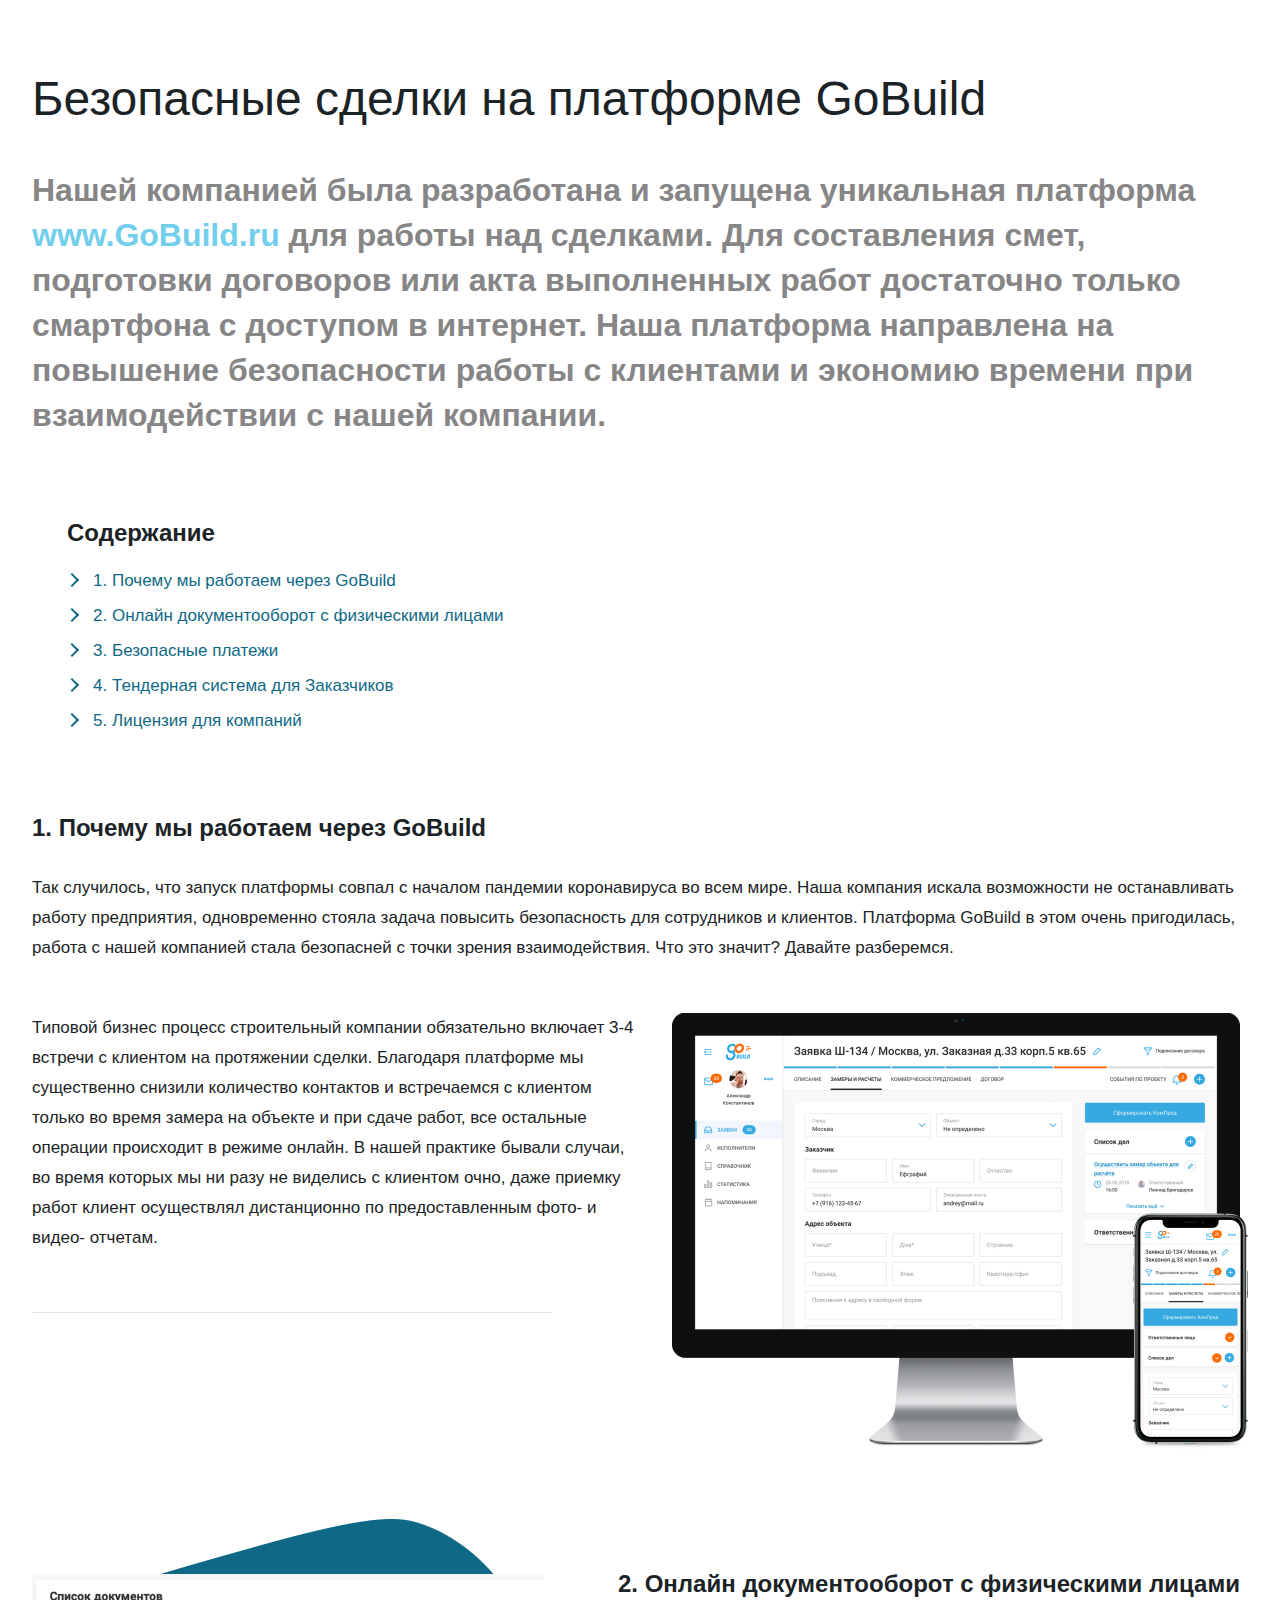
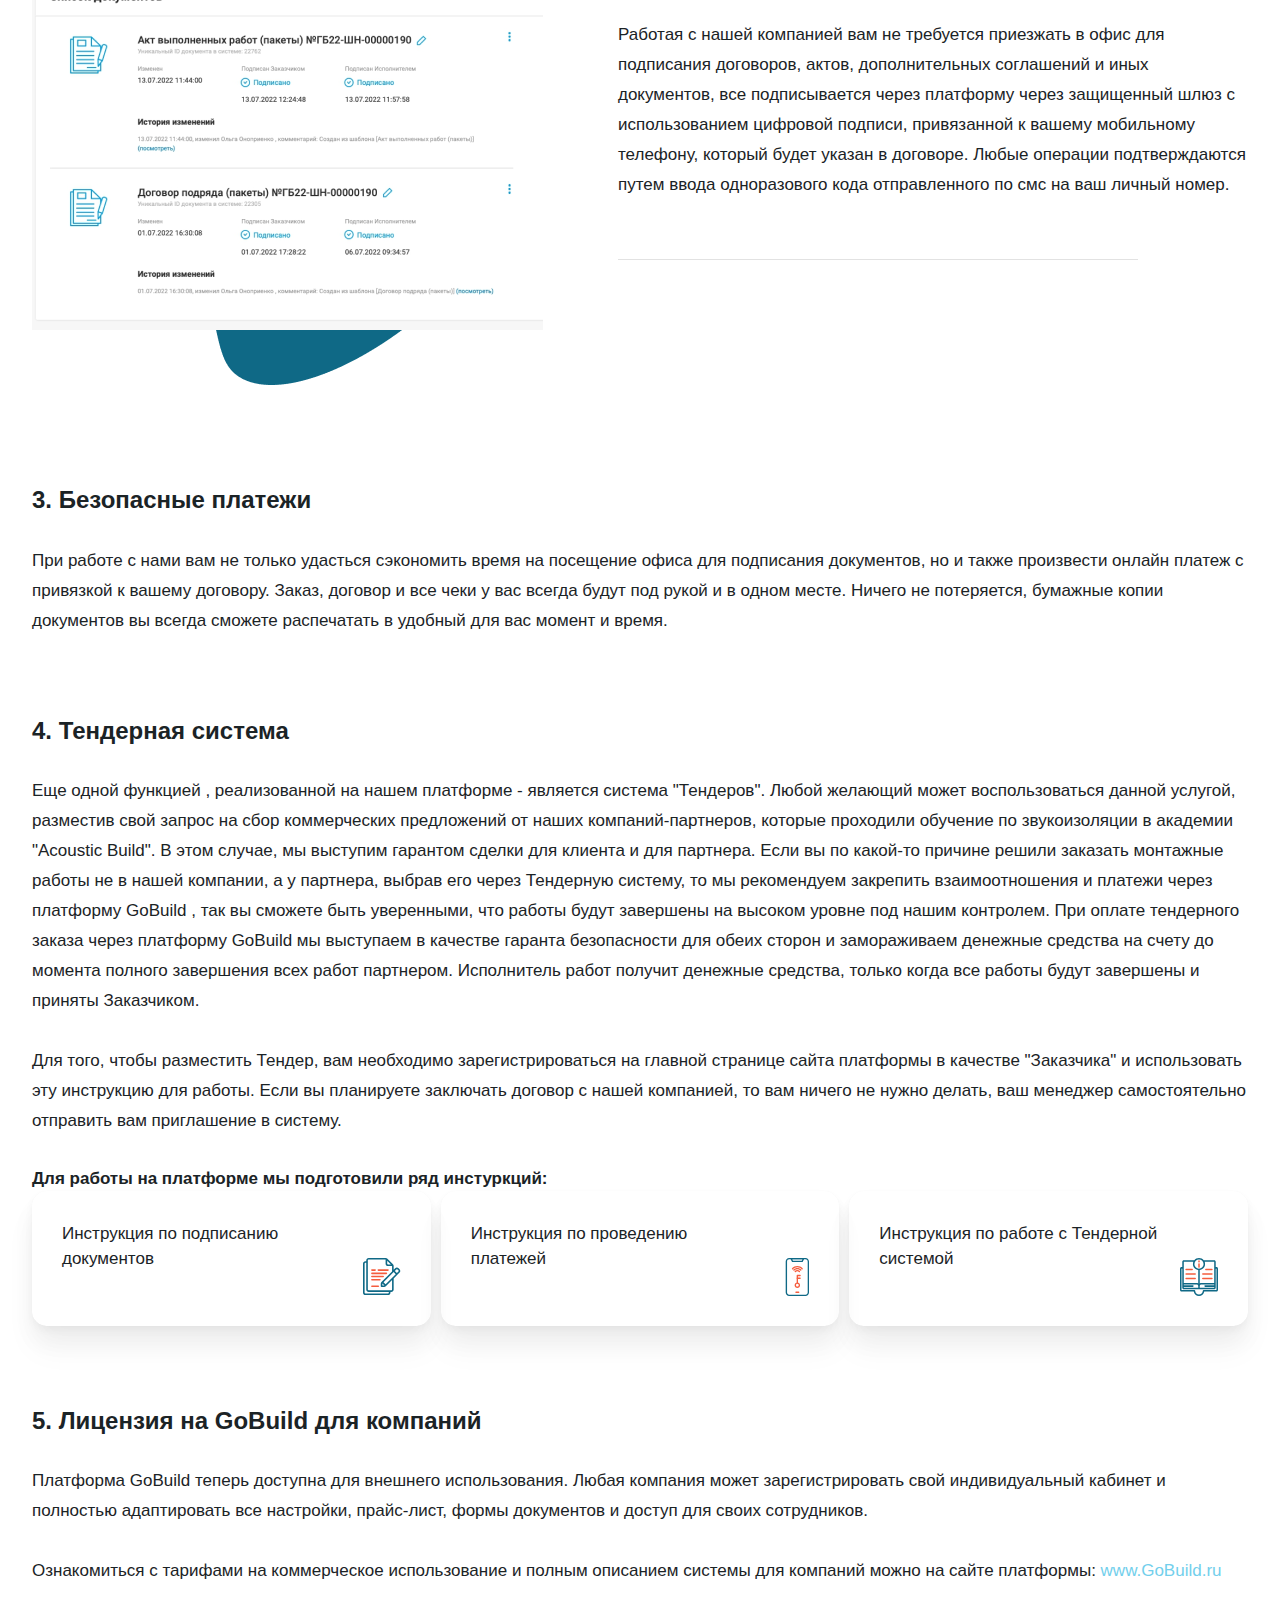
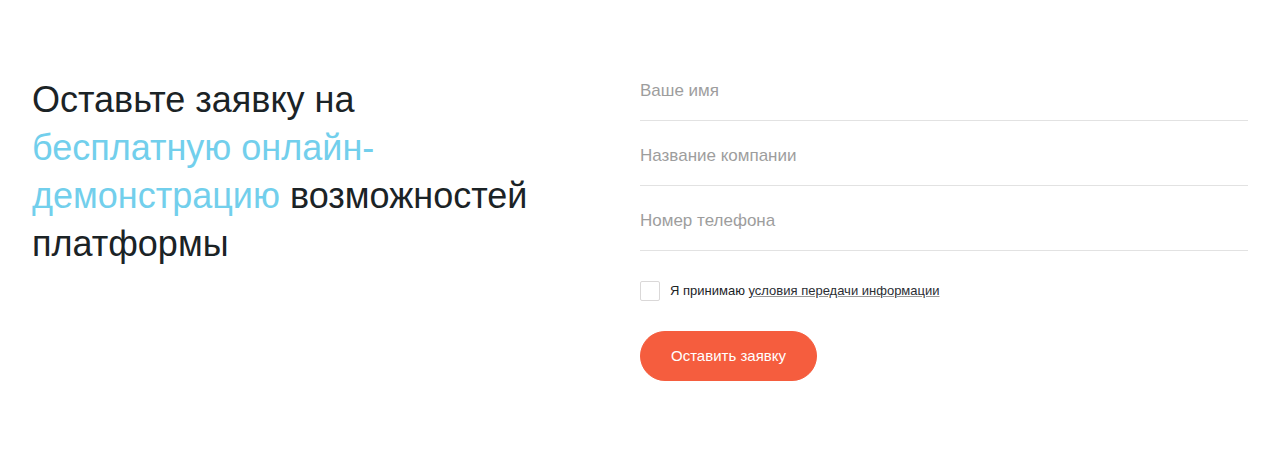
==== secure-transactions.html @ 504a9b71 "ver-0" ====
<!DOCTYPE html>
<html lang="ru">
<head>
	<meta charset="utf-8">
	<meta name="viewport" content="width=device-width, initial-scale=1">	
    <link rel="stylesheet" href="style/rf/default.css">	
	<link rel="stylesheet" href="style/rf/style.css">	
	<title></title>
</head>
<body>
	<div class="main">
        <div class="inner">
            <!-- Безопасная сделка. Блок для главной страницы -->
            <section class="secure-transaction is-hide">
                <h2>Безопасная сделка с нашей компанией через платформу GoBuild</h2>
                <div class="secure-transaction-list shadowed">
                    <div>
                        <h3>Узнайте больше о GoBuild</h3>
                        <div class="secure-transaction-list-text">
                            Подписание документов ONLINE, платежи и чеки, тендерная система и другие операции с нашей компанией быстро и безопасно через платформу GoBuild
                        </div>
                    </div>
                    <div class="secure-transaction-list__img"></div>
                    <a class="secure-transaction-list__button button button-40" href="#calc">Узнать больше</a>
                </div>
             </section>

             <!-- Безопасные сделки -->
             <section class="secure-transactions">
                <h1 class="secure-transactions__main-title">Безопасные сделки на платформе GoBuild</h1>
                <div class="secure-transactions__main-text">
                    Нашей компанией была разработана и запущена уникальная платформа <a href="http://www.GoBuild.ru" class="secure-transactions-link">www.GoBuild.ru</a> для работы над сделками. Для составления смет, подготовки договоров или акта выполненных работ достаточно только смартфона с доступом в интернет. Наша платформа направлена на повышение безопасности работы с клиентами и экономию времени при взаимодействии с нашей компании.
                </div>

                <div class="secure-transactions__nav">
                    <h3 class="secure-transactions__title secure-transactions__title_mobile">Содержание</h3>
                    <ol>
                        <li><a href="#1">Почему мы работаем через GoBuild</a></li>
                        <li><a href="#2">Онлайн документооборот с физическими лицами</a></li>
                        <li><a href="#3">Безопасные платежи</a></li>
                        <li><a href="#4">Тендерная система для Заказчиков</a></li>
                        <li><a href="#5">Лицензия для компаний</a></li>
                    </ol>
                </div>

                <div class="secure-transactions__content">
                    <h3 class="secure-transactions__title secure-transactions__title-counter">
                        Почему мы работаем через GoBuild
                        <a name="1"></a>
                    </h3>
                    <img class="secure-transactions__img secure-transactions__img_right new-place" src="style/rf/images/secure-transactions/1.png" alt="">
                    <p class="secure-transactions__text">
                        Так случилось, что запуск платформы совпал с началом пандемии коронавируса во всем мире. Наша компания искала возможности не останавливать работу предприятия, одновременно стояла задача повысить безопасность для сотрудников и клиентов. Платформа GoBuild в этом очень пригодилась, работа с нашей компанией стала безопасней с точки зрения взаимодействия. Что это значит? Давайте разберемся. 
                    </p>
                    
                    <div class="secure-transactions__content-row">
                        <p class="secure-transactions__text secure-transactions__text_underline">
                            Типовой бизнес процесс строительный компании обязательно включает  3-4 встречи с клиентом на протяжении сделки.  Благодаря платформе мы существенно снизили количество контактов и  встречаемся с клиентом только во время замера на объекте и при сдаче работ, все остальные операции происходит в режиме онлайн. В нашей практике бывали случаи, во время которых мы ни разу не виделись с клиентом очно, даже приемку работ клиент осуществлял дистанционно по предоставленным фото- и видео- отчетам.
                        </p>

                        <img class="secure-transactions__img secure-transactions__img_right old-place" src="style/rf/images/secure-transactions/1.png" alt="">
                    </div>

                    <div class="secure-transactions__content-row">
                        <img class="secure-transactions__img secure-transactions__img_left old-place" src="style/rf/images/secure-transactions/2.png" alt="">
                        
                        <div>
                            <h3 class="secure-transactions__title secure-transactions__title-counter">
                                Онлайн документооборот с физическими лицами
                                <a name="2"></a>
                            </h3>
                            <img class="secure-transactions__img secure-transactions__img_left new-place" src="style/rf/images/secure-transactions/2.png" alt="">
                            <p class="secure-transactions__text secure-transactions__text_underline">
                                Работая с нашей компанией вам не требуется приезжать в офис для подписания договоров, актов, дополнительных соглашений и иных документов, все подписывается через платформу через защищенный шлюз с использованием цифровой подписи, привязанной к вашему мобильному телефону, который будет указан в договоре. Любые операции подтверждаются путем ввода одноразового кода отправленного по смс на ваш личный номер.
                            </p>
                        </div>
                    </div>

                    <h3 class="secure-transactions__title secure-transactions__title-counter">
                        Безопасные платежи
                        <a name="3"></a>
                    </h3>
                    <p class="secure-transactions__text">
                        При работе с нами вам не только удасться сэкономить время на посещение офиса для подписания документов, но и также произвести онлайн платеж с привязкой к вашему договору. Заказ, договор и все чеки у вас всегда будут под рукой и в одном месте. Ничего не потеряется, бумажные копии документов вы всегда сможете распечатать в удобный для вас момент и время. 
                    </p>

                    <h3 class="secure-transactions__title secure-transactions__title-counter">
                        Тендерная система
                        <a name="4"></a>
                    </h3>
                    <p class="secure-transactions__text">
                        Еще одной функцией , реализованной на нашем платформе - является система "Тендеров". Любой желающий может воспользоваться данной услугой, разместив свой запрос на сбор коммерческих предложений от наших компаний-партнеров, которые проходили обучение по звукоизоляции в академии "Acoustic Build".  В этом случае, мы выступим гарантом сделки для клиента и для партнера. Если вы по какой-то причине решили заказать монтажные работы не в нашей компании, а у партнера, выбрав его через Тендерную систему, то мы рекомендуем закрепить взаимоотношения и платежи через платформу GoBuild , так вы сможете быть уверенными, что работы будут завершены на высоком уровне под нашим контролем. При оплате тендерного заказа через платформу GoBuild мы выступаем в качестве гаранта безопасности для обеих сторон и замораживаем денежные средства на счету до момента полного завершения всех работ партнером. Исполнитель работ получит денежные средства, только когда все работы будут завершены и приняты Заказчиком.
                    </p>
                    <p class="secure-transactions__text">
                        Для того, чтобы разместить Тендер, вам необходимо зарегистрироваться на главной странице сайта платформы в качестве "Заказчика" и использовать эту инструкцию для работы. Если вы планируете заключать договор с нашей компанией, то вам ничего не нужно делать, ваш менеджер самостоятельно отправить вам приглашение в систему.
                    </p>

                    <div class="secure-transactions__list">
                        <h4 class="secure-transactions__list-title">
                            Для работы на платформе мы подготовили ряд инстуркций:
                        </h4>
                        <div class="secure-transactions__list-wrap">
                            <div class="secure-transactions__list-item secure-transactions__list-item_document shadowed">
                                <div class="secure-transactions__list-item-text">
                                    Инструкция по подписанию документов
                                </div>
                            </div>
                            <div class="secure-transactions__list-item secure-transactions__list-item_payment shadowed">
                                <div class="secure-transactions__list-item-text">
                                    Инструкция по проведению платежей
                                </div>
                            </div>
                            <div class="secure-transactions__list-item secure-transactions__list-item_tender shadowed">
                                <div class="secure-transactions__list-item-text">
                                    Инструкция по работе с Тендерной системой
                                </div>
                            </div>
                        </div>
                    </div>

                    <h3 class="secure-transactions__title secure-transactions__title-counter">
                        Лицензия на GoBuild для компаний
                        <a name="5"></a>
                    </h3>
                    <p class="secure-transactions__text">
                        Платформа GoBuild теперь доступна для внешнего использования. Любая компания может зарегистрировать свой индивидуальный кабинет и полностью адаптировать все настройки, прайс-лист, формы документов и доступ для своих сотрудников.
                    </p>
                    <p class="secure-transactions__text">
                        Ознакомиться с тарифами на коммерческое использование и полным описанием системы для компаний можно на сайте платформы: <a href="http://www.GoBuild.ru" class="secure-transactions-link">www.GoBuild.ru</a>
                    </p>
                </div>
             </section>

             <section class="lead-magnet-form">                
                <div class="form-cols l-2-col form-cols--3">                    
                    <h2 class="lead-magnet__title">
                        Оставьте заявку на <span class="lead-magnet__title_highlighted">бесплатную онлайн-демонстрацию</span> возможностей платформы
                    </h2>

                    <div class="form__right form__right--1">
                        <form method="post" onsubmit="ym(34000080,'reachGoal','Вопрос'); return true;" action="https://xn--b1agtfd1ab3b.xn--p1ai/">
                            <div style="display: none;">
                                <input type="hidden" name="botobor_meta_data" value="bY/RboMwDEX/Je8dWIGsvXmq9gH9BicNazqgLEklGOLfR4SqVdVeLPnIPvZlKMxxLcJenP2KQn+ACOIYAk8nc3U2CRwqzCM8Ss2o8ngNcXYtT0IbkI7YQ7S+ccl37oEOEJdb76bhluKDvUME17jgwkYW3YFRYl6WZ6dH/er0kOUmzX1M3A0ZklKk9rWqyhd7hKzWB1IaIopi7Hc7Q/yZmjOxkeYtg4HYF2Lb49ZzdP+Hr+VfeMrhSa4LfWvuo/2x3Xj9zpL1Ws/506dMyy8=c2ee847dc5f0f640e10c2a9406ee5e2b">
                            </div>
                            <div style="display: none;">
                                <input type="text" name="name">
                            </div>
                            <input type="hidden" name="domian" class="formInputDomian"/>
                            <ul class="form-list">
                                <li> 
                                    <input type="text" name="anlbuxczcmxjq" placeholder="Ваше имя" required="required"/>
                                </li>
                                <li> 
                                    <input type="text" name="company" placeholder="Название компании" required="required"/>
                                </li>
                                <li> 
                                    <input type="tel" name="phone" placeholder="Номер телефона" required="required"/>
                                </li>
                                <li class="agreement">
                                    <label>
                                        <div class="checkboxArea"></div>
                                        <input type="checkbox" name="agreement" value="1" required="required" class="outtaHere">Я принимаю <a href="/user_agreement/">условия передачи информации</a>
                                    </label>
                                </li>
                            </ul>
                            <input class="button" type="submit" value="Оставить заявку"/>
                            <script type="text/javascript">                                
                                var formInputDomians = document.getElementsByClassName('formInputDomian');
                                for (var i = 0; i < formInputDomians.length; ++i) {
                                        var item = formInputDomians[i];  
                                        item.value = punycode.ToUnicode(document.location.host);
                                    }
                            </script>
                            <div>
                                <input type="hidden" name="ext" value="eforms"/>
                                <input type="hidden" name="form" value="questionMain"/>
                            </div>
                        </form>
                    </div>
                </div>
            </section>
        </div>
    </div>  
</body>
</html>
---- style/rf/default.css ----
/* # sourceMappingURL=reset.css.map */

html, body, div, span, object, iframe, h1, h2, h3, h4, h5, h6, p, blockquote, pre, abbr, address, cite, code, del, dfn, em, img, ins, kbd, q, samp, small, strong, var, b, i, dl, dt, dd, ol, ul, li, fieldset, form, label, legend, table, caption, tbody, tfoot, thead, tr, th, td, article, aside, canvas, details, figcaption, figure, footer, header, hgroup, menu, nav, section, summary, time, mark, audio, video {
  margin: 0;
  padding: 0;
  border: 0;
  outline: 0;
  font-size: 100%;
  vertical-align: baseline;
  background: transparent;
  box-sizing: border-box;
}

article, aside, details, figcaption, figure, footer, header, hgroup, menu, nav, section {
  display: block;
}

input[type="button"] {
   -webkit-appearance:none;
   appearance: none;
}

nav ul {
  list-style: none;
}

blockquote, q {
  quotes: none;
}

blockquote:before, blockquote:after, q:before, q:after {
  content: "";
  content: none;
}

a {
  margin: 0;
  padding: 0;
  font-size: 100%;
  vertical-align: baseline;
  background: transparent;
}

ins {
  background-color: #ff9;
  color: #000;
  text-decoration: none;
}

mark {
  background-color: #ff9;
  color: #000;
  font-style: italic;
  font-weight: bold;
}

del {
  text-decoration: line-through;
}

abbr[title], dfn[title] {
  border-bottom: 1px dotted;
  cursor: help;
}

table {
  border-collapse: collapse;
  border-spacing: 0;
}

hr {
  display: block;
  height: 1px;
  border: 0;
  border-top: 1px solid #cccccc;
  margin: 1em 0;
  padding: 0;
}

input, select {
  vertical-align: middle;
}

/*# sourceMappingURL=reset.css.map */
@font-face {
  font-family: "Gilroy";
  src: url("fonts/Gilroy-ExtraBold.eot");
  src: local("Gilroy ExtraBold"), local("Gilroy-ExtraBold"), url("fonts/Gilroy-ExtraBold.eot?#iefix") format("embedded-opentype"), url("fonts/Gilroy-ExtraBold.woff") format("woff"), url("fonts/Gilroy-ExtraBold.ttf") format("truetype");
  font-weight: 800;
  font-style: normal;
}
@font-face {
  font-family: "Gilroy";
  src: url("fonts/Gilroy-Heavy.eot");
  src: local("Gilroy Heavy"), local("Gilroy-Heavy"), url("fonts/Gilroy-Heavy.eot?#iefix") format("embedded-opentype"), url("fonts/Gilroy-Heavy.woff") format("woff"), url("fonts/Gilroy-Heavy.ttf") format("truetype");
  font-weight: 900;
  font-style: normal;
}
@font-face {
  font-family: "Gilroy";
  src: url("fonts/Gilroy-LightItalic.eot");
  src: local("Gilroy Light Italic"), local("Gilroy-LightItalic"), url("fonts/Gilroy-LightItalic.eot?#iefix") format("embedded-opentype"), url("fonts/Gilroy-LightItalic.woff") format("woff"), url("fonts/Gilroy-LightItalic.ttf") format("truetype");
  font-weight: 300;
  font-style: italic;
}
@font-face {
  font-family: "Gilroy";
  src: url("fonts/Gilroy-ThinItalic.eot");
  src: local("Gilroy Thin Italic"), local("Gilroy-ThinItalic"), url("fonts/Gilroy-ThinItalic.eot?#iefix") format("embedded-opentype"), url("fonts/Gilroy-ThinItalic.woff") format("woff"), url("fonts/Gilroy-ThinItalic.ttf") format("truetype");
  font-weight: 100;
  font-style: italic;
}
@font-face {
  font-family: "Gilroy";
  src: url("fonts/Gilroy-BlackItalic.eot");
  src: local("Gilroy Black Italic"), local("Gilroy-BlackItalic"), url("fonts/Gilroy-BlackItalic.eot?#iefix") format("embedded-opentype"), url("fonts/Gilroy-BlackItalic.woff") format("woff"), url("fonts/Gilroy-BlackItalic.ttf") format("truetype");
  font-weight: 900;
  font-style: italic;
}
@font-face {
  font-family: "Gilroy";
  src: url("fonts/Gilroy-BoldItalic.eot");
  src: local("Gilroy Bold Italic"), local("Gilroy-BoldItalic"), url("fonts/Gilroy-BoldItalic.eot?#iefix") format("embedded-opentype"), url("fonts/Gilroy-BoldItalic.woff") format("woff"), url("fonts/Gilroy-BoldItalic.ttf") format("truetype");
  font-weight: bold;
  font-style: italic;
}
@font-face {
  font-family: "Gilroy";
  src: url("fonts/Gilroy-SemiBold.eot");
  src: local("Gilroy SemiBold"), local("Gilroy-SemiBold"), url("fonts/Gilroy-SemiBold.eot?#iefix") format("embedded-opentype"), url("fonts/Gilroy-SemiBold.woff") format("woff"), url("fonts/Gilroy-SemiBold.ttf") format("truetype");
  font-weight: 600;
  font-style: normal;
}
@font-face {
  font-family: "Gilroy";
  src: url("fonts/Gilroy-UltraLightItalic.eot");
  src: local("Gilroy UltraLight Italic"), local("Gilroy-UltraLightItalic"), url("fonts/Gilroy-UltraLightItalic.eot?#iefix") format("embedded-opentype"), url("fonts/Gilroy-UltraLightItalic.woff") format("woff"), url("fonts/Gilroy-UltraLightItalic.ttf") format("truetype");
  font-weight: 200;
  font-style: italic;
}
@font-face {
  font-family: "Gilroy";
  src: url("fonts/Gilroy-SemiBoldItalic.eot");
  src: local("Gilroy SemiBold Italic"), local("Gilroy-SemiBoldItalic"), url("fonts/Gilroy-SemiBoldItalic.eot?#iefix") format("embedded-opentype"), url("fonts/Gilroy-SemiBoldItalic.woff") format("woff"), url("fonts/Gilroy-SemiBoldItalic.ttf") format("truetype");
  font-weight: 600;
  font-style: italic;
}
@font-face {
  font-family: "Gilroy";
  src: url("fonts/Gilroy-Light.eot");
  src: local("Gilroy Light"), local("Gilroy-Light"), url("fonts/Gilroy-Light.eot?#iefix") format("embedded-opentype"), url("fonts/Gilroy-Light.woff") format("woff"), url("fonts/Gilroy-Light.ttf") format("truetype");
  font-weight: 300;
  font-style: normal;
}
@font-face {
  font-family: "Gilroy";
  src: url("fonts/Gilroy-MediumItalic.eot");
  src: local("Gilroy Medium Italic"), local("Gilroy-MediumItalic"), url("fonts/Gilroy-MediumItalic.eot?#iefix") format("embedded-opentype"), url("fonts/Gilroy-MediumItalic.woff") format("woff"), url("fonts/Gilroy-MediumItalic.ttf") format("truetype");
  font-weight: 500;
  font-style: italic;
}
@font-face {
  font-family: "Gilroy";
  src: url("fonts/Gilroy-ExtraBoldItalic.eot");
  src: local("Gilroy ExtraBold Italic"), local("Gilroy-ExtraBoldItalic"), url("fonts/Gilroy-ExtraBoldItalic.eot?#iefix") format("embedded-opentype"), url("fonts/Gilroy-ExtraBoldItalic.woff") format("woff"), url("fonts/Gilroy-ExtraBoldItalic.ttf") format("truetype");
  font-weight: 800;
  font-style: italic;
}
@font-face {
  font-family: "Gilroy";
  src: url("fonts/Gilroy-Regular.eot");
  src: local("Gilroy Regular"), local("Gilroy-Regular"), url("fonts/Gilroy-Regular.eot?#iefix") format("embedded-opentype"), url("fonts/Gilroy-Regular.woff") format("woff"), url("fonts/Gilroy-Regular.ttf") format("truetype");
  font-weight: normal;
  font-style: normal;
}
@font-face {
  font-family: "Gilroy";
  src: url("fonts/Gilroy-HeavyItalic.eot");
  src: local("Gilroy Heavy Italic"), local("Gilroy-HeavyItalic"), url("fonts/Gilroy-HeavyItalic.eot?#iefix") format("embedded-opentype"), url("fonts/Gilroy-HeavyItalic.woff") format("woff"), url("fonts/Gilroy-HeavyItalic.ttf") format("truetype");
  font-weight: 900;
  font-style: italic;
}
@font-face {
  font-family: "Gilroy";
  src: url("fonts/Gilroy-Medium.eot");
  src: local("Gilroy Medium"), local("Gilroy-Medium"), url("fonts/Gilroy-Medium.eot?#iefix") format("embedded-opentype"), url("fonts/Gilroy-Medium.woff") format("woff"), url("fonts/Gilroy-Medium.ttf") format("truetype");
  font-weight: 500;
  font-style: normal;
}
@font-face {
  font-family: "Gilroy";
  src: url("fonts/Gilroy-RegularItalic.eot");
  src: local("Gilroy Regular Italic"), local("Gilroy-RegularItalic"), url("fonts/Gilroy-RegularItalic.eot?#iefix") format("embedded-opentype"), url("fonts/Gilroy-RegularItalic.woff") format("woff"), url("fonts/Gilroy-RegularItalic.ttf") format("truetype");
  font-weight: normal;
  font-style: italic;
}
@font-face {
  font-family: "Gilroy";
  src: url("fonts/Gilroy-UltraLight.eot");
  src: local("Gilroy UltraLight"), local("Gilroy-UltraLight"), url("fonts/Gilroy-UltraLight.eot?#iefix") format("embedded-opentype"), url("fonts/Gilroy-UltraLight.woff") format("woff"), url("fonts/Gilroy-UltraLight.ttf") format("truetype");
  font-weight: 200;
  font-style: normal;
}
@font-face {
  font-family: "Gilroy";
  src: url("fonts/Gilroy-Bold.eot");
  src: local("Gilroy Bold"), local("Gilroy-Bold"), url("fonts/Gilroy-Bold.eot?#iefix") format("embedded-opentype"), url("fonts/Gilroy-Bold.woff") format("woff"), url("fonts/Gilroy-Bold.ttf") format("truetype");
  font-weight: bold;
  font-style: normal;
}
@font-face {
  font-family: "Gilroy";
  src: url("fonts/Gilroy-Thin.eot");
  src: local("Gilroy Thin"), local("Gilroy-Thin"), url("fonts/Gilroy-Thin.eot?#iefix") format("embedded-opentype"), url("fonts/Gilroy-Thin.woff") format("woff"), url("fonts/Gilroy-Thin.ttf") format("truetype");
  font-weight: 100;
  font-style: normal;
}
@font-face {
  font-family: "Gilroy";
  src: url("fonts/Gilroy-Black.eot");
  src: local("Gilroy Black"), local("Gilroy-Black"), url("fonts/Gilroy-Black.eot?#iefix") format("embedded-opentype"), url("fonts/Gilroy-Black.woff") format("woff"), url("fonts/Gilroy-Black.ttf") format("truetype");
  font-weight: 900;
  font-style: normal;
}
.t-arrow-down {
  cursor: pointer;
}
.t-arrow-down:after {
  content: url("images/arrow-down.svg");
  margin-left: 8px;
  position: relative;
  top: -1px;
  display: inline-block;
  zoom: 1;
  *display: inline;
  transition: 0.4s;
}
.t-arrow-down:hover:after {
  transform: rotate(180deg);
  top: 1px;
}

body,
html {
  height: 100%;
  background: #fff;
  font-family: "Gilroy", Arial, sans-serif;
  font-weight: 500;
  font-size: 17px;
  line-height: 25px;
  color: #1B2326;
  min-width: 360px;
}
@media (max-width: 767px) {
  body,
html {
    font-size: 15px;
    line-height: 25px;
  }
}

html {
  height: 100%;
}

body {
  display: flex;
  flex-direction: column;
  height: 100%;
}

p {
  margin-bottom: 15px;
}

svg {
  display: inline-block;
  width: 30px;
  height: 30px;
  vertical-align: middle;
}

input,
textarea {
  padding: 19px 15px;
  border-radius: 4px;
}

input[type=text],
input[type=email],
input[type=tel],
input[type=password],
textarea {
  padding: 12px 0 17px 0;
  font-family: "Gilroy", Arial, sans-serif;
  font-weight: 500;
  font-size: 17px;
  line-height: 25px;
  border: 0;
  border-bottom: 1px solid #E2E2E2;
  box-sizing: border-box;
  background: transparent;
  border-radius: 0;
  outline: none;
}
@media (max-width: 767px) {
  input[type=text],
input[type=email],
input[type=tel],
input[type=password],
textarea {
    font-size: 15px;
  }
}
input[type=text]:focus,
input[type=email]:focus,
input[type=tel]:focus,
input[type=password]:focus,
textarea:focus {
  border-color: #72CFEC;
}
input[type=text].dirty,
input[type=email].dirty,
input[type=tel].dirty,
input[type=password].dirty,
textarea.dirty {
  padding-top: 23px;
  padding-bottom: 6px;
}
@media (max-width: 767px) {
  input[type=text].dirty,
input[type=email].dirty,
input[type=tel].dirty,
input[type=password].dirty,
textarea.dirty {
    padding-top: 26px;
    padding-bottom: 7px;
  }
}

input::-webkit-input-placeholder,
textarea::-webkit-input-placeholder {
  opacity: 0.7;
}

input:-moz-placeholder,
textarea:-moz-placeholder {
  opacity: 0.7;
}

a {
  transition: 0.4s;
  text-decoration: none;
  color: #2B2E33;
}
a:hover {
  text-decoration: none;
  color: #0F6986;
}

svg {
  transition: 0.4s;
}

h2, h1 {
  font-weight: 500;
  font-size: 36px;
  line-height: 48px;
}

h1 {
  margin-bottom: 40px;
}
@media (max-width: 1023px) {
  h1 {
    font-size: 28px;
    line-height: 35px;
    margin-bottom: 20px;
  }
}
@media (max-width: 767px) {
  h1 {
    font-weight: 600;
    font-size: 20px;
    line-height: 30px;
    margin-bottom: 20px;
  }
}

h2 {
  margin-bottom: 30px;
}
@media (max-width: 1023px) {
  h2 {
    font-weight: 400;
    font-size: 28px;
    line-height: 35px;
  }
}
@media (max-width: 767px) {
  h2 {
    font-weight: 600;
    font-size: 20px;
    line-height: 30px;
    margin-bottom: 15px;
  }
}

h3 {
  font-size: 28px;
  line-height: 35px;
  font-weight: 600;
  margin-bottom: 20px;
}
@media (max-width: 1023px) {
  h3 {
    font-size: 20px;
    line-height: 35px;
  }
}
@media (max-width: 767px) {
  h3 {
    font-size: 18px;
    line-height: 25px;
    margin-bottom: 10px;
  }
}

strong {
  font-weight: 500;
}

label {
  cursor: pointer;
}

.radio-block {
  float: left;
  width: 50%;
  box-sizing: border-box;
}
.radio-block input,
.radio-block .radioArea {
  display: none;
}
.radio-block label {
  background: #FFFFFF;
  border: 1px solid #E6E6E6;
  box-sizing: border-box;
  height: 55px;
  display: block;
  padding: 10px 30px;
}
.radio-block:first-child label {
  -webkit-border-radius: 100px 0 0 100px;
  -moz-border-radius: 100px 0 0 100px;
  -ms-border-radius: 100px 0 0 100px;
  border-radius: 100px 0 0 100px;
  border-right: 0;
}
.radio-block:last-child label {
  -webkit-border-radius: 0 100px 100px 0;
  -moz-border-radius: 0 100px 100px 0;
  -ms-border-radius: 0 100px 100px 0;
  border-radius: 0 100px 100px 0;
}
section {
  margin: 90px 0;
}
@media (max-width: 1379px) {
  section {
    margin: 70px 0;
  }
}
@media (max-width: 1023px) {
  section {
    margin: 50px 0;
  }
}
@media (max-width: 767px) {
  section {
    margin: 40px 0;
  }
}

.icon:before {
  content: "";
  display: inline-block;
  width: 10px;
  height: 20px;
  background-repeat: no-repeat;
  background-position: left center;
}

.icon-svg {
  fill: #0F6986;
}
.icon-svg__soc {
  width: 25px;
  height: 25px;
}
.icon-svg__soc-tg:hover {
  fill: #25a3e1;
}
.icon-svg__soc-wa:hover {
  fill: #0fca6d;
}
.icon-svg__cab {
  width: 18px;
  height: 19px;
  margin-right: 12px;
}
.icon-svg__phone {
  width: 20px;
  height: 18px;
  margin-right: 7px;
}
.icon-svg__check {
  width: 20px;
  height: 16px;
}
.icon-svg__close {
  width: 20px;
  height: 20px;
}
.icon-svg__burger {
  width: 30px;
  height: 18px;
}

.icon-more {
  stroke: #0F6986;
  width: 14px;
  height: 10px;
  margin-left: 10px;
  vertical-align: inherit;
}

.icon-menu:after {
  content: "";
  display: inline-block;
  width: 10px;
  height: 6px;
  margin-left: 10px;
  transition: 0.4s;
  background-image: url("data:image/svg+xml;charset=UTF-8,%3csvg width='10' height='6' viewBox='0 0 10 6' fill='none' xmlns='http://www.w3.org/2000/svg'%3e%3cpath d='M1 1L5 5L9 1' stroke='%232B2E33' stroke-width='2' stroke-linecap='round' stroke-linejoin='round'/%3e%3c/svg%3e ");
  vertical-align: middle;
}
.icon-menu:hover:after {
  transform: rotate(180deg);
  background-image: url("data:image/svg+xml;charset=UTF-8,%3csvg width='10' height='6' viewBox='0 0 10 6' fill='none' xmlns='http://www.w3.org/2000/svg'%3e%3cpath d='M1 1L5 5L9 1' stroke='%230F6986' stroke-width='2' stroke-linecap='round' stroke-linejoin='round'/%3e%3c/svg%3e ");
}

.icon-norma-4 {
  height: 23px;
}
.icon-norma-5 {
  height: 18px;
}
.icon-norma-8 {
  height: 23px;
}

/*all*/
.outtaHere {
  position: absolute;
  left: -3000px;
}



.form-list .outtaHere[type="checkbox"], .outtaHere[type="checkbox"], .form-list .outtaHere[type="radio"], .outtaHere[type="radio"] {
    position: absolute;
    z-index: -10;
    left: 0;
    width: 10px;
    padding:0;
    -webkit-appearance:none;
    appearance: none;
}


    

span.left, span.center, .selectArea a, .checkboxArea, .radioArea {
  display: inline-block;
  *display: inline;
  zoom: 1;
  vertical-align: top;
  box-sizing: border-box;
}

/*select*/
.selectArea {
  display: inline-block;
  zoom: 1;
  *display: inline;
  text-align: center;
  color: #4a4a4a;
  position: relative;
  font-size: 15px;
  background: #ffffff;
  border: solid 1px #e6e6e6;
  border-radius: 3px;
  min-width: 100px;
}

a.selectButton, span.left {
  height: 27px;
  position: absolute;
  top: 0;
}

a.selectButton {
  width: 18px;
  height: 100%;
  right: 14px;
  background: url(images/select.svg) no-repeat center center;
}

.bt {
  text-align: left;
  cursor: pointer;
  line-height: 19px;
  padding: 32px 16px 7px 16px;
  font-size: 14px;
  border-radius: 4px;
}
@media (max-width: 767px) {
  .bt {
    padding-top: 25px;
    padding-bottom: 6px;
    font-size: 13px;
    color: #1B2326;
  }
}

/*option*/
.optionsDivVisible {
  z-index: 999;
}

.select-center {
  box-shadow: 0px 7px 10px 0px rgba(0, 0, 0, 0.2);
  font-size: 15px;
  padding: 10px 3px 5px 3px;
  background: #fff;
  -webkit-border-radius: 3px;
  -moz-border-radius: 3px;
  -ms-border-radius: 3px;
  border-radius: 3px;
}
.select-center ul {
  padding: 0;
}
.select-center ul > li {
  padding: 3px 17px;
  margin-bottom: 5px;
}
@media (max-width: 767px) {
  .select-center ul > li {
    padding: 3px 10px;
    font-size: 13px;
  }
}
.select-center ul > li:before {
  content: "";
  display: none;
}

.select-center a {
  line-height: 18px;
  color: #2a2a2a;
  text-decoration: none;
  display: block;
}

.select-center a:hover {
  color: #008ac1;
}

.radioArea, .checkboxArea {
  width: 20px;
  cursor: pointer;
  background: #fff;
  margin-right: 10px;
}

/*checkbox*/
.checkboxArea {
  height: 20px;
  width: 20px;
  border: 1px solid #DAD8D8;
  background-color: #fff;
  box-sizing: border-box;
  -webkit-border-radius: 2px;
  -moz-border-radius: 2px;
  -ms-border-radius: 2px;
  border-radius: 2px;
}

.checkboxAreaChecked {
  position: relative;
  background-image: url("images/check.svg");
  background-position: 50% 50%;
  background-repeat: no-repeat;
  border: 0;
}

/*radio*/
.radioArea {
  width: 20px;
  height: 20px;
  border-radius: 100%;
  border: 1px solid #DADADA;
}

.radioAreaChecked {
  position: relative;
  border: solid 6px #1465C8;
}

.wrapper {
  width: 100%;
  display: flex;
  flex-direction: column;
  height: 100%;
}

.inner {
  width: 100%;
  margin: 0 auto;
  padding: 0 75px;
  box-sizing: border-box;
  max-width: 1440px;
}
@media (max-width: 1379px) {
  .inner {
    padding: 0 32px;
  }
}
@media (max-width: 1023px) {
  .inner {
    padding: 0 28px;
  }
}
@media (max-width: 767px) {
  .inner {
    padding: 0 20px;
  }
}

.inner-wide {
  width: 100%;
  max-width: 1600px;
  margin: 0 auto;
  position: relative;
  padding: 0;
}

.inner-narrow {
  width: 85%;
  min-width: 1000px;
}

.inner-full {
  max-width: 10000px;
  padding: 0 35px;
}

.inner-slim {
  max-width: 630px;
  padding: 0;
}

.inner-primary {
  padding-top: 11px;
  padding-bottom: 50px;
}

.main {
  flex: 1 0 auto;
}

footer {
  flex: 0 0 auto;
}

.overlay {
  position: fixed;
  top: 0;
  left: 0;
  bottom: 0;
  right: 0;
  background-color: rgba(0, 0, 0, 0.3);
  text-align: center;
  display: none;
  z-index: 10;
}
.overlay .l-flex {
  height: 100%;
  width: 100%;
}
.overlay-callback .popup {
  width: 500px;
}

.popup {
  max-height: 90%;
  overflow-y: auto;
}

.popup {
  text-align: left;
  background: #fff;
  max-width: 100%;
  box-shadow: 0px 16px 24px rgba(0, 0, 0, 0.06), 0px 2px 6px rgba(0, 0, 0, 0.04), 0px 0px 2px rgba(0, 0, 0, 0.05);
  border-radius: 10px;
  position: relative;
  width: 886px;
}
@media (max-width: 1023px) {
  .popup {
    max-width: 90%;
  }
}
.popup-header {
  font-weight: 700;
  font-size: 23px;
  line-height: 30px;
  padding: 28px 40px;
}
@media (max-width: 767px) {
  .popup-header {
    padding: 15px 20px;
    font-size: 16px;
  }
}
.popup-close {
  position: absolute;
  right: 14px;
  top: 14px;
}
.popup-body {
  padding: 4px 30px 35px 30px;
}
.popup-body_nopadding {
  padding: 0;
}

.l-nols {
  padding: 0;
  margin: 0;
  list-style: none;
}
.l-nols li:before {
  display: none;
  content: "";
  padding: 0;
}

.l-horizontal > * {
  display: inline-block;
  zoom: 1;
  *display: inline;
  padding: 0 20px 0 0;
  margin: 0;
}

.l-right {
  float: right;
}
.l-right :last-child {
  padding-right: 0;
}

.l-left > :first-child {
  padding-left: 0;
}

.l-grid {
  display: grid;
}

.l-table,
.l-preparent-table > * > * > * {
  display: table;
}
.l-table > *,
.l-preparent-table > * > * > * > * {
  display: table-cell;
  vertical-align: middle;
}

.l-table-with-rows {
  display: table;
  width: 100%;
}
.l-table-with-rows > div {
  display: table-row;
}
.l-table-with-rows > div > * {
  display: table-cell;
}

.l-w100 {
  width: 100%;
}

.l-expand li {
  position: relative;
}
.l-expand > li > ul {
  display: none;
  position: absolute;
  z-index: 1000;
}
.l-expand > li:hover > ul {
  display: block;
}

.l-grid > *.l-w100 {
  width: 100%;
}

.l-grid > *.l-w50 {
  width: 50%;
}

.l-grid > *.l-w33 {
  width: 33.33%;
}

.l-grid > *.l-w25 {
  width: 25%;
}

.l-2-col {
  display: grid;
  grid-template-columns: repeat(2, 1fr);
}

.l-2-col .l-w100 {
  grid-column: 1 / 3;
}

.l-3-col {
  display: grid;
  grid-template-columns: repeat(3, 1fr);
}

.l-3-col .l-w100 {
  grid-column: 1 / 4;
}

.l-4-col {
  display: grid;
  grid-template-columns: repeat(4, 1fr);
}

.l-4-col .l-w100 {
  grid-column: 1 / 5;
}

.l-5-col {
  display: grid;
  grid-template-columns: repeat(5, 1fr);
}

.l-5-col  .l-w100 {
  display: grid;
  grid-column: 1 / 6;
}

@media (max-width: 767px) {
  .l-2-col, .l-3-col, .l-4-col, .l-5-col {
    grid-template-columns: 1fr;
  }


  .l-2-col .l-w100, .l-3-col .l-w100, .l-4-col .l-w100, .l-5-col .l-w100 {
     grid-column: 1 / 2;
  }

}
.l-vertical-fix {
  display: inline-block;
  zoom: 1;
  *display: inline;
  height: 100%;
  width: 0px;
  vertical-align: middle;
}

.l-center {
  text-align: center;
}

.l-ovf {
  overflow: hidden;
}

.l-clr {
  clear: both;
}

.l-h1 {
  height: 1px;
}

.l-tabs {
  font-size: 0;
}
.l-tabs > li {
  font-size: 15px;
  display: inline-block;
  zoom: 1;
  *display: inline;
  margin: 0;
}

.tab-content {
  display: none;
}

.tab-content-active {
  display: block;
}

.l-nowrap {
  white-space: nowrap;
}

.l-w25 {
  width: 25%;
  padding-right: 10px;
}

.l-w35 {
  width: 35%;
  padding-right: 10px;
}

.l-top > * {
  vertical-align: top;
}

.l-abs {
  position: absolute;
}

.l-relative {
  position: relative;
}

.l-flex {
  display: -webkit-flex;
  -webkit-justify-content: center;
  -webkit-align-items: center;
  display: flex;
  justify-content: center;
  align-items: center;
}

.l-flex-left {
  -webkit-justify-content: left;
  justify-content: left;
}

.l-half {
  float: left;
  width: 50%;
  box-sizing: border-box;
}

.l-2-columns {
  -webkit-column-count: 2;
  -moz-column-count: 2;
  column-count: 2;
  -webkit-column-gap: 80px;
  -moz-column-gap: 80px;
  column-gap: 80px;
}
@media (max-width: 1550px) {
  .l-2-columns {
    -webkit-column-gap: 60px;
    -moz-column-gap: 60px;
    column-gap: 60px;
  }
}
@media (max-width: 1379px) {
  .l-2-columns {
    -webkit-column-gap: 40px;
    -moz-column-gap: 40px;
    column-gap: 40px;
  }
}
@media (max-width: 1023px) {
  .l-2-columns {
    -webkit-column-gap: 20px;
    -moz-column-gap: 20px;
    column-gap: 20px;
  }
}
@media (max-width: 767px) {
  .l-2-columns {
    -webkit-column-gap: 0px;
    -moz-column-gap: 0px;
    column-gap: 0px;
    -webkit-column-count: 1;
    -moz-column-count: 1;
    column-count: 1;
  }
}

.tablet-show,
.phone-show,
.full-only-inline {
  display: none;
}

@media (max-width: 1023px) {
  .tablet-show {
    display: block;
  }
}
@media (max-width: 767px) {
  .phone-show {
    display: inline-block;
    zoom: 1;
    *display: inline;
  }
}
.section {
  padding: 90px 0;
}
@media (max-width: 1379px) {
  .section {
    padding: 60px 0;
  }
}
@media (max-width: 767px) {
  .section {
    padding: 50px 0;
  }
}

.editor {
  margin: 10px 0;
}
.editor ul > li {
  margin-bottom: 10px;
}

.l-align-right {
  text-align: right;
}

.form-wrapper {
  margin-left: -10px;
}

.form-list {
  list-style: none;
  margin-bottom: 20px;
}
.form-list input,
.form-list textarea,
.form-list .selectArea {
  width: 100%;
}
.form-list > li {
  position: relative;
  margin-bottom: 10px;
}
.form-list .note {
  left: 0;
}

.shadowed {
  box-shadow: 0px 24px 32px rgba(0, 0, 0, 0.04), 0px 16px 24px rgba(0, 0, 0, 0.04), 0px 4px 8px rgba(0, 0, 0, 0.04), 0px 0px 1px rgba(0, 0, 0, 0.04);
  border-radius: 15px;
}

.white-popup {
  border-radius: 15px;
  box-shadow: 0px 24px 32px rgba(0, 0, 0, 0.04), 0px 16px 24px rgba(0, 0, 0, 0.04), 0px 4px 8px rgba(0, 0, 0, 0.04), 0px 0px 1px rgba(0, 0, 0, 0.04), 0px -6px 12px rgba(0, 0, 0, 0.04);
  position: absolute;
  transition: 0.4s;
  padding: 30px;
  z-index: 10;
  background: #fff;
  min-width: 200px;
  top: 100%;
  margin-top: 20px;
  list-style: none;
}
.white-popup:before {
  content: "";
  position: absolute;
  top: -20px;
  left: 30px;
  border: 10px solid transparent;
  border-bottom: 10px solid #fff;
}
.white-popup:after {
  content: "";
  position: absolute;
  top: -20px;
  left: 0;
  right: 0;
  height: 20px;
}

.note {
  position: absolute;
  font-size: 13px;
  color: #868686;
  top: 0px;
  left: 0;
}

.agreement {
  font-size: 13px;
  line-height: 20px;
  margin: 30px 0 0 0;
  padding-bottom: 10px;
  padding-left: 30px;
  position: relative;
}
.agreement a {
  text-decoration: solid underline rgba(0, 0, 0, 0.4);
}
.agreement a:hover {
  text-decoration: none;
}
.agreement .checkboxArea {
  position: absolute;
  left: 0px;
}

.checkbox {
  display: inline-block;
  margin-right: 25px;
  font-size: 15px;
  margin-bottom: 15px;
  position:relative;
}
.checkbox > label, .checkbox > .checkboxArea {
  vertical-align: middle;
}
@media (max-width: 1379px) {
  .checkbox {
    margin-right: 20px;
    margin-bottom: 10px;
  }
}

.video-wrapper iframe {
  width: 100%;
}

.arrow-list {
  list-style: none;
}
.arrow-list > li {
  padding-left: 20px;
  position: relative;
  margin-bottom: 5px;
}
.arrow-list > li:before {
  content: url("images/arrow.svg");
  display: block;
  width: 10px;
  height: 10px;
  position: absolute;
  left: 0;
  top: 1px;
}

.check-list > li:before, .text-cols .check-list > li:before {
  content: "";
  background-image: url("data:image/svg+xml;charset=UTF-8,%3csvg width='16' height='17' viewBox='0 0 16 17' fill='none' xmlns='http://www.w3.org/2000/svg'%3e%3cpath d='M1 10.8571L6.09091 16L15 7' stroke='%230F6986' stroke-width='2' stroke-linecap='round' stroke-linejoin='round'/%3e%3c/svg%3e ");
  width: 20px;
  height: 20px;
  background-color: transparent;
  background-repeat: no-repeat;
  top: 4px;
  left: 0px;
}

.button {
  line-height: 48px;
  font-size: 15px;
  color: #fff;
  background: #F55D3E;
  border: 1px solid #F55D3E;
  -webkit-border-radius: 30px;
  -moz-border-radius: 30px;
  -ms-border-radius: 30px;
  border-radius: 30px;
  text-decoration: none;
  cursor: pointer;
  padding: 0px 30px;
  text-align: center;
  box-sizing: border-box;
  display: inline-block;
  zoom: 1;
  *display: inline;
  outline: none;
  position: relative;
  transition: 0.4s;
}
.button:hover {
  color: #fff;
  background: #e14525;
  border: 1px solid #e14525;
  text-decoration: none;
}
.button-white {
  background-color: #fff;
  color: #333333;
  border-color: #fff;
}
.button-white:hover {
  background-color: #0F6986;
  border-color: #0F6986;
}
.button-transparent {
  border-color: #e2e2e2;
  background: #fff;
  color: #2B2E33;
}
.button-transparent:hover {
  background: #fff;
  border-color: #0F6986;
  color: #0F6986;
}
.button-blue {
  background: #72CFEC;
  border-color: #72CFEC;
  color: #fff;
}
.button-blue:hover {
  background: #0F6986;
  border-color: #0F6986;
  color: #fff;
}
.button-40 {
  padding: 0 25px;
  line-height: 38px;
  font-size: 15px;
}

/**
 * Owl Carousel v2.2.0
 * Copyright 2013-2016 David Deutsch
 * Licensed under MIT (https://github.com/OwlCarousel2/OwlCarousel2/blob/master/LICENSE)
 */
.owl-carousel, .owl-carousel .owl-item {
  -webkit-tap-highlight-color: transparent;
  position: relative;
}

.owl-carousel {
  display: none;
  width: 100%;
  z-index: 1;
}

.owl-carousel .owl-stage {
  position: relative;
  -ms-touch-action: pan-Y;
}

.owl-carousel .owl-stage:after {
  content: ".";
  display: block;
  clear: both;
  visibility: hidden;
  line-height: 0;
  height: 0;
}

.owl-carousel .owl-stage-outer {
  position: relative;
  overflow: hidden;
  -webkit-transform: translate3d(0, 0, 0);
}

.owl-carousel .owl-item {
  min-height: 1px;
  float: left;
  -webkit-backface-visibility: hidden;
  -webkit-touch-callout: none;
}

.owl-carousel .owl-dots.disabled, .owl-carousel .owl-nav.disabled {
  display: none;
}

.no-js .owl-carousel, .owl-carousel.owl-loaded {
  display: block;
}

.owl-carousel .owl-dot, .owl-carousel .owl-nav .owl-next, .owl-carousel .owl-nav .owl-prev {
  cursor: pointer;
  cursor: hand;
  -webkit-user-select: none;
  -khtml-user-select: none;
  -moz-user-select: none;
  -ms-user-select: none;
  user-select: none;
}

.owl-prev {
transform: scale(-1, 1);
}

.owl-carousel.owl-loading {
  opacity: 0;
  display: block;
}

.owl-carousel.owl-hidden {
  opacity: 0;
}

.owl-carousel.owl-refresh .owl-item {
  visibility: hidden;
}

.owl-carousel.owl-drag .owl-item {
  -webkit-user-select: none;
  -moz-user-select: none;
  -ms-user-select: none;
  user-select: none;
}

.owl-carousel.owl-grab {
  cursor: move;
  cursor: grab;
}

.owl-carousel.owl-rtl {
  direction: rtl;
}

.owl-carousel.owl-rtl .owl-item {
  float: right;
}

.owl-carousel .animated {
  -webkit-animation-duration: 1s;
  animation-duration: 1s;
  -webkit-animation-fill-mode: both;
  animation-fill-mode: both;
}

.owl-carousel .owl-animated-in {
  z-index: 0;
}

.owl-carousel .owl-animated-out {
  z-index: 1;
}

.owl-carousel .fadeOut {
  -webkit-animation-name: fadeOut;
  animation-name: fadeOut;
}

@-webkit-keyframes fadeOut {
  0% {
    opacity: 1;
  }
  100% {
    opacity: 0;
  }
}
@keyframes fadeOut {
  0% {
    opacity: 1;
  }
  100% {
    opacity: 0;
  }
}
.owl-height {
  transition: height 0.5s ease-in-out;
}

.owl-carousel .owl-item .owl-lazy {
  opacity: 0;
  transition: opacity 0.4s ease;
}

.owl-carousel .owl-item img.owl-lazy {
  -webkit-transform-style: preserve-3d;
  transform-style: preserve-3d;
}

.owl-carousel .owl-video-wrapper {
  position: relative;
  height: 100%;
  background: #000;
}

.owl-carousel .owl-video-play-icon {
  position: absolute;
  height: 80px;
  width: 80px;
  left: 50%;
  top: 50%;
  margin-left: -40px;
  margin-top: -40px;
  background: url(owl.video.play.png) no-repeat;
  cursor: pointer;
  z-index: 1;
  -webkit-backface-visibility: hidden;
  transition: -webkit-transform 0.1s ease;
  transition: transform 0.1s ease;
}

.owl-carousel .owl-video-play-icon:hover {
  -webkit-transform: scale(1.3, 1.3);
  -ms-transform: scale(1.3, 1.3);
  transform: scale(1.3, 1.3);
}

.owl-carousel .owl-video-playing .owl-video-play-icon, .owl-carousel .owl-video-playing .owl-video-tn {
  display: none;
}

.owl-carousel .owl-video-tn {
  opacity: 0;
  height: 100%;
  background-position: center center;
  background-repeat: no-repeat;
  background-size: contain;
  transition: opacity 0.4s ease;
}

.owl-carousel .owl-video-frame {
  position: relative;
  z-index: 1;
  height: 100%;
  width: 100%;
}

.owl-theme .owl-dots, .owl-theme .owl-nav {
  text-align: center;
  -webkit-tap-highlight-color: transparent;
}

.owl-theme .owl-nav {
  margin-top: 10px;
}

.owl-theme .owl-nav [class*=owl-] {
  color: #FFF;
  font-size: 14px;
  margin: 5px;
  padding: 4px 7px;
  background: #D6D6D6;
  display: inline-block;
  cursor: pointer;
  border-radius: 3px;
}

.owl-theme .owl-nav [class*=owl-]:hover {
  background: #869791;
  color: #FFF;
  text-decoration: none;
}

.owl-theme .owl-nav .disabled {
  opacity: 0.5;
  cursor: default;
}

.owl-theme .owl-nav.disabled + .owl-dots {
  margin-top: 10px;
}

.owl-theme .owl-dots .owl-dot {
  display: inline-block;
  zoom: 1;
}

.owl-theme .owl-dots .owl-dot span {
  width: 10px;
  height: 10px;
  margin: 5px 7px;
  background: #D6D6D6;
  display: block;
  -webkit-backface-visibility: visible;
  transition: opacity 0.2s ease;
  border-radius: 30px;
}

.owl-theme .owl-dots .owl-dot.active span, .owl-theme .owl-dots .owl-dot:hover span {
  background: #869791;
}

.owl-dots {
  text-align: center;
  padding-top: 15px;
}

.owl-dot {
  margin: 2px;
  width: 10px;
  height: 10px;
  box-sizing: border-box;
  background: #E1E1E1;
  -webkit-border-radius: 100%;
  -moz-border-radius: 100%;
  -ms-border-radius: 100%;
  border-radius: 100%;
  display: inline-block;
  border: 0;
  position: relative;
}
.owl-dot.active {
  background: #0F6986;
}

.owl-prev, .owl-next {
  cursor: pointer;
  position: absolute;
  background-image: url("data:image/svg+xml;charset=UTF-8,%3csvg width='14' height='12' viewBox='0 0 14 12' fill='none' xmlns='http://www.w3.org/2000/svg'%3e%3cpath d='M8 1L13 6M13 6L8 11M13 6H1' stroke='%2300A8FC' stroke-width='2' stroke-linecap='round' stroke-linejoin='round'/%3e%3c/svg%3e ");
  width: 34px;
  height: 34px;
  background-color: #FFFFFF;
  -webkit-border-radius: 100%;
  -moz-border-radius: 100%;
  -ms-border-radius: 100%;
  border-radius: 100%;
  box-shadow: 0px 10px 20px rgba(0, 0, 0, 0.04), 0px 2px 6px rgba(0, 0, 0, 0.04), 0px 0px 1px rgba(0, 0, 0, 0.04);
  display: block;
  box-sizing: border-box;
  background-repeat: no-repeat;
  background-position: center;
  display: inline-block;
  zoom: 1;
  *display: inline;
}

.header {
  font-size: 15px;
  line-height: 18px;
}
@media (max-width: 1023px) {
  .header {
    padding: 22px 0;
  }
}
.header--inner {
  box-shadow: 0px 4px 8px rgba(0, 0, 0, 0.04), 0px 0px 2px rgba(0, 0, 0, 0.06), 0px 0px 1px rgba(0, 0, 0, 0.04);
  padding-bottom: 15px;
  margin-bottom: 40px;
}
@media (max-width: 1023px) {
  .header--inner {
    margin-bottom: 30px;
  }
}
@media (max-width: 767px) {
  .header--inner {
    margin-bottom: 25px;
  }
}
.header .inner {
  display: flex;
  width: 100%;
  gap: 55px;
  align-items: center;
  max-width: 1640px;
}
@media (max-width: 1379px) {
  .header .inner {
    gap: 30px;
  }
}
.header__logo {
  flex: 0 0 180px;
}
@media (max-width: 1023px) {
  .header__logo {
    flex-basis: 142px;
  }
}
.header__logo img {
  display: block;
  max-width: 100%;
}
.header__main {
  display: flex;
  flex-direction: column;
  gap: 17px;
  width: 100%;
}
.header__top {
  display: flex;
  gap: 6.5%;
  width: 100%;
  padding-top: 17px;
  align-items: center;
}
@media (max-width: 1379px) {
  .header__top {
    justify-content: space-between;
    gap: 20px;
  }
}
@media (max-width: 1023px) {
  .header__top {
    padding-top: 0;
    justify-content: flex-end;
    gap: 25px;
  }
}
@media (max-width: 767px) {
.header__top {
gap:10px;}

  .header__soc {
    
  }
}
.header__soc svg {
  margin-left: 7px;
  margin-right: 8px;
}
@media (max-width: 767px) {
.header__soc svg {
margin-left:4px;
margin-right:4px;}


 .header .header__phone {
    font-size:0;
  }

.header .header__phone  svg {
margin-right:0;
position:relative;
top:1px;
}
}
.header__cab {
  margin-left: auto;
}
@media (max-width: 1379px) {
  .header__cab {
    margin-left: 0;
  }
}
@media (max-width: 1023px) {
  .header__cab {
    display: none;
  }
}
.header__bottom {
  display: flex;
  justify-content: space-between;
  border-top: 1px solid #E2E2E2;
  padding-top: 15px;
  align-items: center;
}
@media (max-width: 1023px) {
  .header__bottom {
    display: none;
  }
}
.header__menu-first {
  display: flex;
  list-style: none;
  gap: 45px;
}
@media (max-width: 1379px) {
  .header__menu-first {
    gap: 30px;
  }
}
.header__menu-first > li.parent {
  position: relative;
}
.header__menu-second {
  display: none;
}
li:hover > .header__menu-second {
  display: block;
}
.header__menu-second li {
  margin-bottom: 10px;
}
.header__menu-second li:last-child {
  margin-bottom: 0;
}
.header__city {
  position: relative;
}
@media (max-width: 767px) {
  .header__city {
    display: none;
  }
}
.header__city-list {
  visibility: hidden;
  left: -10000px;
  opacity: 0;
  transition: opacity 0.4s;
  list-style: none;
  top: 100%;
  margin-top: 15px;
}
.header__city-list li {
  margin-bottom: 10px;
}
.header__city-list li:last-child {
  margin-bottom: 0;
}
.header__city-list li a:hover {
  color: #72CFEC;
}
.header__city--active:hover .header__city-list {
  left: -20px;
  opacity: 1;
  visibility: visible;
}
.header__city--active {
  position: relative;
  display: inline-block;
  color: #0F6986;
  cursor: pointer;
}

.banner-left, .banner__subheader, .banner__header {
  max-width: 55%;
}
@media (max-width: 1023px) {
  .banner-left, .banner__subheader, .banner__header {
    max-width: 56%;
  }
}
@media (max-width: 767px) {
  .banner-left, .banner__subheader, .banner__header {
    max-width: 100%;
  }
}

.banner {
  padding: 57px 0;
}
@media (max-width: 1379px) {
  .banner {
    padding: 43px 0;
  }
}
@media (max-width: 1023px) {
  .banner {
    padding: 17px 0;
  }
}
@media (max-width: 767px) {
  .banner {
    padding: 0;
  }
}
.banner__img {
  float: right;
  width: 40%;
  text-align: right;
  padding-right: 4%;
}
@media (max-width: 1379px) {
  .banner__img {
    padding-right: 0;
    padding-top: 10px;
  }
}
@media (max-width: 1023px) {
  .banner__img {
    padding-top: 0;
    width: 42%;
  }
}
@media (max-width: 767px) {
  .banner__img {
    float: none;
    width: 100%;
    max-width: 245px;
    margin: 0 auto 35px auto;
  }
}
.banner__img img {
  max-width: 100%;
  display: block;
}
.banner__header {
  font-weight: 700;
  font-size: 48px;
  line-height: 59px;
  padding-top: 1.5%;
  margin-bottom: 42px;
}
@media (max-width: 1379px) {
  .banner__header {
    padding-top: 0;
    margin-bottom: 27px;
    font-size: 42px;
    line-height: 52px;
  }
}
@media (max-width: 1023px) {
  .banner__header {
    font-size: 36px;
    line-height: 45px;
    padding-top: 17px;
    margin-bottom: 31px;
  }
}
@media (max-width: 767px) {
  .banner__header {
    font-size: 25px;
    line-height: 31px;
    padding-top: 0;
    margin-bottom: 20px;
  }
}
.banner__subheader {
  font-size: 24px;
  line-height: 29px;
  color: #868686;
}
@media (max-width: 1023px) {
  .banner__subheader {
    font-size: 20px;
    line-height: 25px;
  }
}
.banner__buttons {
  margin: 40px 0;
  display: flex;
  gap: 30px;
}
@media (max-width: 1379px) {
  .banner__buttons {
    margin: 30px 0;
  }
}
@media (max-width: 1023px) {
  .banner__buttons {
    gap: 20px;
    clear: both;
  }
}
@media (max-width: 767px) {
  .banner__buttons {
    flex-direction: column;
    margin: 20px 0;
    gap: 15px;
  }
}
.banner-bottom {
  background: #72CFEC;
  border-radius: 15px;
  color: #fff;
  display: flex;
  height: 105px;
  align-items: center;
  justify-content: space-between;
  margin: 25px 0;
}
@media (max-width: 1379px) {
  .banner-bottom {
    margin: 18px 0;
  }
}
@media (max-width: 767px) {
  .banner-bottom {
    flex-direction: column;
    align-items: flex-start;
    height: auto;
    padding: 20px 20px 0 25px;
    gap: 13px;
    margin: 50px 0;
  }
}
.banner-bottom__text {
  font-size: 32px;
  line-height: 39px;
  padding-left: 6%;
  max-width: 40%;
}
@media (max-width: 1379px) {
  .banner-bottom__text {
    padding-left: 3%;
  }
}
@media (max-width: 1023px) {
  .banner-bottom__text {
    font-size: 24px;
    line-height: 29px;
    padding-left: 4%;
  }
}
@media (max-width: 767px) {
  .banner-bottom__text {
    padding-left: 0;
    max-width: 100%;
    font-size: 20px;
    line-height: 25px;
  }
}
.banner-bottom__img {
  flex: 0 0 245px;
  height: 100%;
  position: relative;
}
@media (max-width: 767px) {
  .banner-bottom__img {
    flex: 0 0 auto;
    order: 3;
    height: 130px;
    width: 100%;
  }
}
.banner-bottom__img:before {
  content: "";
  position: absolute;
  left: 40px;
  width: 180px;
  height: 90px;
  bottom: 0;
  background: #0F6986;
  border-radius: 50% 50% 0 0/100% 100% 0 0;
}
.banner-bottom__img img {
  position: absolute;
  left: -20px;
  right: -20px;
  bottom: 0;
  display: block;
  max-width: 295px;
}
.banner-bottom__button {
  padding-right: 6%;
  white-space: nowrap;
}
@media (max-width: 1379px) {
  .banner-bottom__button {
    padding-right: 3%;
  }
}

.banner-inner {
  background: #F5FDFF;
  display: flex;
  justify-content: space-between;
  align-items: center;
  padding: 15px 65px;
  gap: 3%;
}
@media (max-width: 1379px) {
  .banner-inner {
    padding-left: 35px;
    padding-right: 25px;
  }
}
@media (max-width: 767px) {
  .banner-inner {
    padding: 20px;
    flex-direction: column;
    align-items: flex-start;
    gap: 10px;
  }
}
.banner-inner__header {
  font-weight: 600;
  font-size: 24px;
  line-height: 30px;
}
.banner-inner__img {
  max-height: 90px;
}
.banner-inner__text {
  max-width: 35%;
}
@media (max-width: 1023px) {
  .banner-inner__text {
    font-size: 15px;
    line-height: 25px;
  }
}
@media (max-width: 767px) {
  .banner-inner__text {
    max-width: 100%;
  }
}

.form {
  gap: 60px;
  align-items: flex-start;
}
@media (max-width: 767px) {
  .form {
    gap: 20px;
  }
}
.form--2 {
  margin-bottom: 40px;
}
@media (max-width: 1023px) {
  .form--2 {
    display: block;
    position: relative;
    gap: 30px;
  }
}
.form--2 .agreement {
  margin-bottom: 20px;
  margin-top: 20px;
}
@media (max-width: 767px) {
  .form--2 .agreement {
    margin-bottom: 10px;
    margin-bottom: 10px;
  }
}
.form--3-inner {
  padding: 80px 0;
  margin-bottom: 0;
}
@media (max-width: 1023px) {
  .form--3-inner {
    padding: 50px 0;
  }
}
@media (max-width: 767px) {
  .form--3-inner {
    padding: 30px 0;
  }
}
.form--3-inner .form-cols {
  gap: 45px;
}
.form--inner {
  padding: 45px 0;
  margin: 50px 0;
}
@media (max-width: 1023px) {
  .form--inner {
    padding: 35px 0;
    margin: 30px 0;
  }
}
@media (max-width: 767px) {
  .form--inner {
    padding: 20px 0;
    margin: 20px 0;
  }
}
.form--inner .form--1 {
  gap: 45px;
}
@media (max-width: 1379px) {
  .form--inner .form--1 {
    gap: 25px;
  }
}
.form__header {
  margin-bottom: 30px;
}
@media (max-width: 1023px) {
  .form__header {
    margin-bottom: 23px;
  }
}
@media (max-width: 767px) {
  .form__header {
    margin-bottom: 20px;
  }
}
@media (max-width: 1023px) and (min-width: 766px) {
  .form__left--2 {
    display: flex;
    align-items: flex-start;
    gap: 20px;
  }
}
@media (max-width: 1023px) and (min-width: 766px) {
  .form__left-top {
    width: 40%;
  }
}
.form__right--1 {
  margin-top: -10px;
}
.form__right--2 {
  padding: 25px 40px 40px 40px;
}
@media (max-width: 1379px) {
  .form__right--2 {
    margin-top: -25px;
  }
}
@media (max-width: 767px) {
  .form__right--2 {
    padding: 13px 20px 20px 20px;
  }
}
.form__right-header {
  font-weight: 700;
  margin-bottom: 10px;
  margin-top: 15px;
}
.form__right-list {
  gap: 25px;
}
@media (max-width: 1379px) and (min-width: 1022px) {
  .form__right-list {
    grid-template-columns: repeat(2, 1fr);
    row-gap: 0;
  }
}
@media (max-width: 767px) {
  .form__right-list {
    grid-template-columns: repeat(2, 1fr);
    row-gap: 0;
  }
}
@media (max-width: 767px) {
  .form__right-list--2 {
    grid-template-columns: 1fr;
  }
}
.form__img {
  margin-top: 50px;
  text-align: center;
}
.form__img img {
  max-width: 100%;
}
@media (max-width: 1023px) {
  .form__img--2 {
    width: 60%;
    overflow: hidden;
    margin-top: 0;
  }
  .form__img--2 img {
    width: 110%;
    max-width: 110%;
  }
}
@media (max-width: 767px) {
  .form__img--2 {
    width: auto;
    margin-left: -20px;
    margin-right: -20px;
  }
  .form__img--2 img {
    width: 100%;
    max-width: 360px;
    display: block;
    margin: 20px auto;
  }
}
.form-cols {
  align-items: center;
  padding-top: 20px;
}
@media (max-width: 1023px) {
  .form-cols--3 {
    padding-top: 0;
  }
}
.form__img--3 {
  margin-left: 11%;
}
@media (max-width: 1023px) and (min-width: 766px) {
  .form__img--3 {
    margin-left: 0;
    max-width: 280px;
  }
}
@media (max-width: 767px) {
  .form__img--3 {
    max-width: 205px;
    margin-bottom: 20px;
  }
}

.solutions-list-item {
  padding: 35px 60px 20px 40px;
  position: relative;
}
@media (max-width: 1379px) {
  .solutions-list-item {
    padding: 25px 25px 25px 30px;
  }
}
@media (max-width: 1023px) {
  .solutions-list-item {
    padding-top: 28px;
    padding-bottom: 10px;
  }
}
@media (max-width: 767px) {
  .solutions-list-item {
    padding: 20px 20px 75px 20px;
  }
}
.solutions-list-item__button {
  position: absolute;
  right: 40px;
  top: 38px;
}
@media (max-width: 1379px) {
  .solutions-list-item__button {
    top: 28px;
    right: 30px;
  }
}
@media (max-width: 767px) {
  .solutions-list-item__button {
    top: auto;
    bottom: 20px;
    right: auto;
    left: 20px;
  }
}
.solutions-list-item:not(:first-child) {
  margin-top: -30px;
  padding-top: 65px;
}
@media (max-width: 1379px) {
  .solutions-list-item:not(:first-child) {
    padding-top: 50px;
  }
}
@media (max-width: 1023px) {
  .solutions-list-item:not(:first-child) {
    padding-top: 65px;
  }
}
@media (max-width: 767px) {
  .solutions-list-item:not(:first-child) {
    padding-top: 45px;
  }
}
.solutions-list-item:not(:first-child) .solutions-list-item__button {
  top: 68px;
}
@media (max-width: 1379px) {
  .solutions-list-item:not(:first-child) .solutions-list-item__button {
    top: 53px;
  }
}
@media (max-width: 1023px) {
  .solutions-list-item:not(:first-child) .solutions-list-item__button {
    top: 63px;
  }
}
@media (max-width: 767px) {
  .solutions-list-item:not(:first-child) .solutions-list-item__button {
    top: auto;
  }
}
.solutions-list-item__tabs {
  gap: 6%;
  display: grid;
  grid-template-columns: repeat(4, 1fr);
}
@media (max-width: 1379px) {
  .solutions-list-item__tabs {
    gap: 3%;
  }
}
@media (max-width: 1023px) {
  .solutions-list-item__tabs {
    display: flex;
    gap: 30px;
    border-bottom: 1px solid #E2E2E2;
  }
}
@media (max-width: 767px) {
  .solutions-list-item__tabs {
    gap: 18px;
  }
}
.solutions-list-item__tabs-body {
  display: grid;
  grid-template-columns: repeat(4, 1fr);
  gap: 6%;
}
@media (max-width: 1379px) {
  .solutions-list-item__tabs-body {
    gap: 3%;
  }
}
@media (max-width: 1023px) {
  .solutions-list-item__tabs-body {
    display: block;
    padding-top: 19px;
  }
}
.solutions-list-item__tabs-header {
  padding: 5px 0px 10px 0;
  font-weight: 700;
}
@media (max-width: 1023px) {
  .solutions-list-item__tabs-header {
    color: #868686;
    position: relative;
    top: 1px;
    padding-bottom: 6px;
  }
  .solutions-list-item__tabs-header.is-active {
    color: #2B2E33;
    border-bottom: 4px solid #F55D3E;
  }
}
.solutions-list-item__tab {
  display: flex;
  flex-direction: column;
}
@media (max-width: 1023px) {
  .solutions-list-item__tab {
    grid-template-columns: 4fr 4fr 3fr;
    gap: 45px;
    display: none;
  }
  .solutions-list-item__tab.is-active {
    display: grid;
  }
}
@media (max-width: 767px) {
  .solutions-list-item__tab {
    grid-template-columns: 1fr;
    gap: 3px;
  }
}
.solutions-list-item__tab-header {
  border-top: 1px solid #E2E2E2;
  padding-top: 10px;
}
@media (max-width: 1023px) {
  .solutions-list-item__tab-header {
    border-top: 0;
    padding-top: 0px;
  }
}
.solutions-list-item__tab-header-drw {
  margin: 10px 0 8px 0;
  color: #868686;
}
@media (max-width: 767px) {
  .solutions-list-item__tab-header-drw {
    margin-top: 0;
  }
}
.solutions-list-item__tab-text {
  color: #868686;
  font-weight: 400;
  font-size: 13px;
  line-height: 20px;
  margin: 0 0 8px 0;
}
@media (max-width: 1023px) and (min-width: 766px) {
  .solutions-list-item__tab-text {
    order: 3;
  }
}
.solutions-list-item__tab-price {
  margin-top: auto;
}
@media (max-width: 1023px) {
  .solutions-list-item__tab-price {
    order: 2;
    margin-top: 0;
  }
}
.solutions-list-item__tab-price-item {
  display: flex;
  gap: 0.25rem;
}
.solutions-list-item__tab-price-item-value {
  font-weight: 700;
  color: #0F6986;
}

.sections-list {
  display: grid;
  grid-template-columns: repeat(12, 1fr);
  flex-wrap: wrap;
  gap: 2%;
}
@media (max-width: 1379px) {
  .sections-list {
    grid-template-columns: repeat(3, 1fr);
  }
}
@media (max-width: 1023px) {
  .sections-list {
    grid-template-columns: repeat(2, 1fr);
    gap: 20px;
  }
}
@media (max-width: 767px) {
  .sections-list {
    grid-template-columns: 1fr;
    gap: 15px;
  }
}
.sections-item {
  padding: 20px 35px 33px 35px;
  display: flex;
  flex-direction: column;
  gap: 11px;
  background: #F5FDFF;
  margin-bottom: 10px;
}
@media (max-width: 1379px) {
  .sections-item {
    gap: 10px;
  }
}
@media (max-width: 1023px) {
  .sections-item {
    gap: 13px;
    padding-left: 30px;
    padding-bottom: 25px;
    margin-bottom: 0;
  }
}
@media (max-width: 767px) {
  .sections-item {
    position: relative;
    padding-left: 120px;
    padding-bottom: 17px;
    min-height: 95px;
  }
}
.sections-item:nth-child(1) {
  grid-column-start: 1;
  grid-column-end: 4;
}
.sections-item:nth-child(2) {
  grid-column-start: 4;
  grid-column-end: 9;
}
.sections-item:nth-child(2) img {
  max-height: 90px;
}
@media (max-width: 767px) {
  .sections-item:nth-child(2) .sections-item__icon {
    top: 5px;
    left: 5px;
  }
}
.sections-item:nth-child(3) {
  grid-column-start: 9;
  grid-column-end: 13;
}
.sections-item:nth-child(3) img {
  max-height: 90px;
}
@media (max-width: 767px) {
  .sections-item:nth-child(3) .sections-item__icon {
    left: 15px;
  }
}
.sections-item:nth-child(4) {
  grid-column-start: 1;
  grid-column-end: 5;
}
.sections-item:nth-child(4) img {
  max-height: 74px;
}
.sections-item:nth-child(5) {
  grid-column-start: 5;
  grid-column-end: 8;
}
.sections-item:nth-child(5) img {
  max-height: 82px;
  margin-left: -5px;
}
@media (max-width: 767px) {
  .sections-item:nth-child(5) .sections-item__icon {
    top: 19px;
    left: 15px;
  }
}
.sections-item:nth-child(6) {
  grid-column-start: 8;
  grid-column-end: 13;
}
.sections-item:nth-child(6) img {
  max-height: 85px;
}
@media (max-width: 767px) {
  .sections-item:nth-child(6) .sections-item__icon {
    left: 15px;
  }
}
@media (max-width: 1379px) {
  .sections-item:nth-child(n) {
    grid-column-start: auto;
    grid-column-end: auto;
  }
}
.sections-item__header {
  font-weight: 600;
  font-size: 22px;
  line-height: 28px;
}
@media (max-width: 767px) {
  .sections-item__header {
    font-size: 18px;
    line-height: 25px;
  }
}
.sections-item__icon {
  height: 97px;
  display: flex;
  align-items: center;
}
@media (max-width: 767px) {
  .sections-item__icon {
    position: absolute;
    left: 20px;
    top: 15px;
  }
}
.sections-item__icon img {
  max-height: 90px;
  display: block;
}
@media (max-width: 767px) {
  .sections-item__text {
    display: none;
  }
}
.sections-item__link {
  margin-top: auto;
  color: #0F6986;
  font-weight: 700;
  transition: 0.4s;
}
.sections-item:hover {
  background: #F9FFF5;
  color: #2B2E33;
}
.sections-item:hover .sections-item__link {
  color: #2B2E33;
}
.sections-item:hover .sections-item__link svg {
  stroke: #2B2E33;
}
.sections-item--accent {
  background: #F9FFF5;
}
.sections-item--accent:hover {
  background: #F5FDFF;
}

.video {
  margin-top: 50px;
}
@media (max-width: 1379px) {
  .video {
    margin-top: 65px;
  }
}
@media (max-width: 767px) {
  .video .owl-dots {
    padding: 0;
  }
}
.video-list__item img {
  max-width: 100%;
}

.popular-list .owl-item {
  padding: 0 20px 0 10px;
}
@media (max-width: 1023px) {
  .popular-list .owl-item {
    padding-right: 10px;
  }
}
.popular-list-wrapper {
  margin-left: -10px;
  margin-right: -20px;
}
@media (max-width: 1023px) {
  .popular-list-wrapper {
    margin-right: -10px;
  }
}
.popular-list .owl-dots {
  position: absolute;
  left: 200px;
  right: 0;
}
@media (max-width: 767px) {
  .popular-list .owl-dots {
    left: auto;
    right: 10px;
  }
}
.popular-item {
  padding: 0 30px 30px 30px;
  margin-bottom: 35px;
}
@media (max-width: 1023px) {
  .popular-item {
    padding-right: 20px;
    padding-left: 20px;
    padding-bottom: 18px;
  }
}
.popular-item__img {
  display: block;
  margin-left: -30px;
  margin-bottom: 20px;
  margin-right: -30px;
  border-radius: 15px 15px 0 0;
  background-size: cover;
  background-repeat: no-repeat;
  background-position: center;
}
@media (max-width: 1023px) {
  .popular-item__img {
    margin-left: -20px;
    margin-right: -20px;
    margin-bottom: 15px;
  }
}
.popular-item__img img {
  max-width: 100%;
  visibility: hidden;
}
.popular-item__name {
  color: #0F6986;
  line-height: 25px;
  display: inline-block;
}
.popular-item__name:hover {
  color: #2B2E33;
}
@media (max-width: 1023px) {
  .popular-item__name {
    font-size: 15px;
    line-height: 25px;
  }
}
.popular-item__text {
  font-weight: 400;
  font-size: 13px;
  line-height: 20px;
  margin-top: 5px;
  color: #868686;
}
.popular-item__equal {
  margin-bottom: 15px;
}
.popular-item__price {
  font-size: 24px;
  line-height: 30px;
}
.popular-item__price span {
  font-size: 17px;
}
@media (max-width: 1023px) {
  .popular-item__price {
    font-size: 20px;
    line-height: 25px;
  }
}
.popular-item__price-text {
  color: #868686;
  font-size: 13px;
  line-height: 20px;
  margin-top: 6px;
}
.popular-item__prices {
  margin-top: auto;
}
.zips .owl-dots {
  left: 0;
  right: 0;
}
@media (max-width: 767px) {
  .zips .owl-dots {
    padding-top: 0;
  }
}

.sales-list {
  gap: 30px;
}
@media (max-width: 1379px) {
  .sales-list {
    gap: 24px;
  }
}
@media (max-width: 1023px) {
  .sales-list {
    display: block;
  }
}
@media (max-width: 1023px) {
  .sales-list .owl-dots {
    position: absolute;
    left: 0;
    right: 0;
    padding-top: 0;
  }
}
@media (max-width: 767px) {
  .sales-list .owl-dots {
    bottom: 0;
  }
}
@media (max-width: 1023px) {
  .sales-list__wrapper {
    margin-left: -20px;
    margin-right: -20px;
  }
  .sales-list__wrapper .owl-item {
    padding: 0 20px 40px 20px;
  }
}
.sales-list-item {
  position: relative;
  padding: 40px 45% 40px 40px;
  overflow: hidden;
  display: flex;
  flex-direction: column;
  align-items: flex-start;
z-index:2;
}
@media (max-width: 1379px) and (min-width: 1022px) {
  .sales-list-item {
    padding: 40px 30% 30px 30px;
  }
}
@media (max-width: 1023px) {
  .sales-list-item {
    box-shadow: 0px 24px 32px rgba(0, 0, 0, 0.04), 0px 16px 24px rgba(0, 0, 0, 0.04), 0px 4px 8px rgba(0, 0, 0, 0.04), 0px 0px 1px rgba(0, 0, 0, 0.04);
    border-radius: 15px;
    padding-right: 46%;
  }
}
@media (max-width: 767px) {
  .sales-list-item {
    padding: 23px 20px 130px 20px;
  }
}
.sales-list-item__img {
  background-repeat: no-repeat;
  background-position: right bottom;
  background-size: contain;
  position: absolute;
  right: 0;
  bottom: 0;
  left: 50%;
  top: 15%;
}
@media (max-width: 1379px) and (min-width: 1022px) {
  .sales-list-item__img {
    left: 55%;
    top: 35%;
  }
}
@media (max-width: 767px) {
  .sales-list-item__img {
    left: 10%;
    top: auto;
    height: 190px;
  }
}
.sales-list-item__img:before {
  content: "";
  border-radius: 100%;
  background: #72CFEC;
  display: block;
  position: absolute;
  aspect-ratio: 1/1;
  bottom: -60px;
  top: 30px;
  right: -50px;
  z-index: -1;
}
.sales-list-item__name {
  font-weight: 700;
  font-size: 24px;
  line-height: 30px;
  color: #0F6986;
  margin-bottom: 24px;
}
@media (max-width: 1379px) {
  .sales-list-item__name {
    margin-bottom: 18px;
  }
}
@media (max-width: 767px) {
  .sales-list-item__name {
    font-size: 20px;
    line-height: 25px;
    margin-bottom: 10px;
  }
}
.sales-list-item__button {
  margin-top: auto;
}
.sales-list-item__text {
  padding-right: 15%;
}
@media (max-width: 1379px) and (min-width: 1022px) {
  .sales-list-item__text {
    font-size: 15px;
    line-height: 25px;
  }
}
@media (max-width: 1023px) {
  .sales-list-item__text {
    padding-right: 0;
  }
}
.sales-list-item p {
  margin-bottom: 18px;
}
@media (max-width: 767px) {
  .sales-list-item p {
    margin-bottom: 12px;
  }
}

.measurer-list {
  padding: 25px;
  background: #F7F7F7;
  display: grid;
  grid-template-columns: repeat(4, 1fr);
  gap: 50px;
  border-radius: 15px;
}
@media (max-width: 1379px) {
  .measurer-list {
    grid-template-columns: repeat(2, 1fr);
    row-gap: 20px;
  }
}
@media (max-width: 767px) {
  .measurer-list {
    grid-template-columns: 1fr;
    row-gap: 10px;
    padding: 20px;
  }
}
.measurer-list__item {
  display: flex;
  align-items: flex-start;
  gap: 10px;
}
.measurer-list__item svg {
  flex-shrink: 0;
  margin-top: 6px;
}
.measurer-form {
  position: relative;
  padding-right: 50%;
  margin-top: 55px;
}
@media (max-width: 1023px) {
  .measurer-form {
    padding-right: 0;
    margin-top: 45px;
  }
}
@media (max-width: 767px) {
  .measurer-form {
    margin-top: 20px;
  }
}
@media (max-width: 1023px) and (min-width: 766px) {
  .measurer-form__wrapper {
    padding-right: 50%;
  }
}
.measurer-form__img {
  position: absolute;
  right: 6%;
  width: 37%;
}
@media (max-width: 1379px) {
  .measurer-form__img {
    right: 0;
    width: 44%;
  }
}
@media (max-width: 1023px) and (min-width: 766px) {
  .measurer-form__img {
    bottom: 0;
  }
}
@media (max-width: 767px) {
  .measurer-form__img {
    top: 65px;
    width: 150px;
  }
}
.measurer-form__img img {
  display: block;
  max-width: 100%;
  max-height: 100%;
  border-radius: 100%;
  margin-left: auto;
}
@media (max-width: 1023px) {
  .measurer-form__img img {
    max-height: 300px;
  }
}
@media (max-width: 767px) {
  .measurer-form__img img {
    max-width: 130px;
  }
}
.measurer-form__header {
  font-weight: 600;
  font-size: 24px;
  line-height: 30px;
  margin-bottom: 19px;
}
@media (max-width: 767px) {
  .measurer-form__header {
    font-size: 20px;
    line-height: 25px;
  }
}
.measurer-form__text {
  max-width: 510px;
  margin-bottom: 39px;
}
@media (max-width: 1023px) and (min-width: 766px) {
  .measurer-form__text {
    max-width: 100%;
    margin-bottom: 29px;
  }
}
@media (max-width: 767px) {
  .measurer-form__text {
    padding-right: 150px;
    min-height: 130px;
    max-width: 100%;
    margin-bottom: 25px;
  }
}

.reviews-list__wrapper {
  margin-left: -10px;
  margin-right: -20px;
}
.reviews-list .owl-dots {
  position: absolute;
  left: 200px;
  right: 0;
}
@media (max-width: 767px) {
  .reviews-list .owl-dots {
    left: auto;
    right: 20px;
    padding-top: 0;
  }
}
.reviews-list .owl-item {
  padding-left: 10px;
  padding-right: 20px;
  margin-bottom: 40px;
}
.reviews-list-item {
  padding: 40px 40px 25px 40px;
}
@media (max-width: 767px) {
  .reviews-list-item {
    padding: 20px;
  }
}
.reviews-list-item__name {
  padding-top: 7px;
  color: #0F6986;
  font-weight: 700;
  font-size: 17px;
  line-height: 24px;
}
@media (max-width: 767px) {
  .reviews-list-item__name {
    font-size: 15px;
    line-height: 24px;
    padding-top: 0;
  }
}
.reviews-list-item__img {
  width: 58px;
  float: left;
  margin-right: 12px;
}
.reviews-list-item__info {
  font-size: 15px;
  line-height: 25px;
  color: #868686;
}
@media (max-width: 767px) {
  .reviews-list-item__info {
    font-size: 13px;
    line-height: 20px;
  }
}
.reviews-list-item__text {
  clear: both;
  margin-top: 35px;
  font-size: 15px;
  line-height: 25px;
}
@media (max-width: 767px) {
  .reviews__button {
    margin-top: -15px;
  }
}

.faq-list-item {
  padding-bottom: 5px;
  border-radius: 0 0 15px 15px;
}
.faq-list-item:not(:first-child) {
  margin-top: -15px;
  padding-top: 15px;
}
@media (max-width: 767px) {
  .faq-list-item:not(:first-child) {
    margin-top: -20px;
  }
}
.faq-list-item__q {
  font-weight: 600;
  font-size: 22px;
  line-height: 28px;
  color: #0F6986;
  padding: 36px 85px 25px 40px;
  position: relative;
  cursor: pointer;
}
@media (max-width: 767px) {
  .faq-list-item__q {
    font-weight: 700;
    font-size: 15px;
    line-height: 24px;
    padding: 22px 50px 15px 20px;
  }
}
.faq-list-item__q:after {
  content: url("images/expand.svg");
  position: absolute;
  right: 40px;
  top: 38px;
  transition: 0.4s;
  width: 30px;
  height: 30px;
}
@media (max-width: 767px) {
  .faq-list-item__q:after {
    width: 20px;
    height: 20px;
    top: 31px;
    right: 20px;
    content: url("images/expand-min.svg");
  }
}
.is-open > .faq-list-item__q:after {
  transform: rotate(180deg);
}
.faq-list-item__a {
  padding: 3px 85px 26px 60px;
  font-size: 15px;
  line-height: 25px;
  display: none;
}
@media (max-width: 1023px) {
  .faq-list-item__a {
    padding-left: 40px;
  }
}
@media (max-width: 767px) {
  .faq-list-item__a {
    padding-left: 20px;
    padding-right: 20px;
    padding-bottom: 10px;
  }
}
.faq-list-item__a.is-open {
  display: block;
}

.contacts {
  margin-bottom: 15px;
}
.contacts__left {
  padding: 50px 60px;
}
@media (max-width: 1379px) {
  .contacts__left {
    padding-left: 40px;
  }
}
@media (max-width: 1023px) {
  .contacts__left {
    padding-right: 40px;
    padding-bottom: 30px;
  }
}
@media (max-width: 767px) {
  .contacts__left {
    padding: 20px 20px 30px 20px;
  }
}
@media (max-width: 767px) {
  .contacts__right {
    height: 421px;
  }
}
.contacts__subheader {
  font-weight: 700;
  font-size: 17px;
  line-height: 24px;
  margin-bottom: 10px;
  margin-top: 28px;
}
@media (max-width: 767px) {
  .contacts__subheader {
    margin-top: 15px;
  }
}
@media (max-width: 767px) {
  .contacts__text {
    font-size: 17px;
    line-height: 25px;
  }
}
.contacts__text-link {
  color: #0F6986;
}
.contacts__text-link:hover {
  color: #2B2E33;
}

.text__header {
  margin-bottom: 40px;
}
@media (max-width: 1023px) {
  .text__header {
    margin-bottom: 30px;
  }
}
@media (max-width: 767px) {
  .text__header {
    margin-bottom: 20px;
  }
}
.text__subheader {
  font-weight: 600;
  font-size: 22px;
  line-height: 30px;
  margin-bottom: 25px;
}
p + .text__subheader {
  margin-top: 50px;
}
@media (max-width: 767px) {
  p + .text__subheader {
    margin-top: 30px;
  }
}
.text-inner {
  line-height: 30px;
}
@media (max-width: 1023px) {
  .text-inner {
    line-height: 25px;
  }
}
.text-inner p + p {
  margin-top: 30px;
}
.text-cols {
  gap: 50px;
  margin: 50px 0;
}
@media (max-width: 1023px) {
  .text-cols {
    margin: 40px 0;
    grid-template-columns: 1fr;
  }
}
@media (max-width: 767px) {
  .text-cols {
    margin: 30px 0;
    gap: 20px;
  }
}
.text-cols__img {
  text-align: center;
}
@media (max-width: 1023px) {
  .text-cols__img {
    margin-bottom: 20px;
    padding: 0 50px;
    order: -1;
    max-width: 400px;
  }
}
.text-cols__img img {
  max-width: 100%;
}
.text-cols ul {
  padding-left: 0px;
  margin: 25px 0;
  list-style: none;
  line-height: 25px;
}
.text-cols ul > li {
  padding-left: 35px;
  position: relative;
  margin-bottom: 20px;
}
.text-cols ul > li:before {
  content: "";
  display: block;
  width: 8px;
  height: 8px;
  position: absolute;
  top: 10px;
  left: 18px;
  background: #0F6986;
  border-radius: 100%;
}
.text__anounce {
  font-weight: 600;
  font-size: 26px;
  line-height: 36px;
  color: #868686;
  max-width: 960px;
  margin-bottom: 40px;
}
@media (max-width: 1023px) {
  .text__anounce {
    font-size: 20px;
    line-height: 30px;
    margin-bottom: 25px;
  }
}
@media (max-width: 767px) {
  .text__anounce {
    font-size: 17px;
    line-height: 25px;
    margin-bottom: 20px;
  }
}
.text-contents {
  background: #F7F7F7;
  padding: 35px 40px 20px 40px;
  border-radius: 15px;
  counter-reset: contains;
  width: calc(50% - 20px);
  margin-top: 40px;
}
@media (max-width: 1023px) {
  .text-contents {
    width: auto;
    padding: 25px 30px 10px 30px;
    margin-top: 30px;
  }
}
@media (max-width: 767px) {
  .text-contents {
    padding: 18px 20px 10px 20px;
    margin-top: 20px;
  }
}
.text-contents__header {
  margin-bottom: 15px;
}
.text-contents__list > li {
  counter-increment: contains;
}
.text-contents__list > li > a {
  color: #0F6986;
}
.text-contents__list > li > a:before {
  content: counter(contains) ". ";
}

.norma__wrapper {
  padding: 0;
}
.norma__header {
  font-weight: 600;
  text-align: left;
  margin-bottom: 20px;
}
.norma-row {
  display: flex;
  width: 100%;
  border-bottom: 1px solid #E2E2E2;
}
.norma-row:last-child {
  border: 0;
}
.norma-row__db {
  flex: 0 0 60px;
  color: #fff;
  display: flex;
  align-items: center;
  justify-content: center;
}
.norma-row__icon {
  flex: 0 0 60px;
  display: flex;
  align-items: center;
  justify-content: center;
}
.norma-row__text {
  text-align: left;
  display: flex;
  flex-direction: column;
  align-items: flex-start;
  font-size: 15px;
  line-height: 20px;
  padding: 10px 20px 10px 0;
}
@media (max-width: 767px) {
  .norma-row__text {
    padding: 5px 0;
  }
}
.norma-row__text-header {
  font-weight: 700;
  font-size: 15px;
  line-height: 25px;
}

.materials {
  margin-bottom: 60px;
}
@media (max-width: 1023px) {
  .materials {
    margin-bottom: 40px;
  }
}
@media (max-width: 767px) {
  .materials {
    margin-bottom: 30px;
  }
}
.materials__header {
  font-weight: 600;
  font-size: 32px;
  line-height: 39px;
  color: #0F6986;
  cursor: pointer;
  position: relative;
  margin-bottom: 40px;
}
@media (max-width: 767px) {
  .materials__header {
    font-size: 20px;
    line-height: 30px;
    margin-bottom: 20px;
  }
}
.materials__header:after {
  content: "";
  background-image: url("images/expand2.svg");
  transition: 0.4s;
  width: 16px;
  height: 15px;
  margin-left: 16px;
  display: inline-block;
  transform-origin: 50% 50%;
  background-repeat: no-repeat;
  transform: rotate(180deg);
}
@media (max-width: 767px) {
  .materials__header:after {
    height: 10px;
    margin-left: 10px;
  }
}
.is-open > .materials__header:after {
  transform: rotate(0deg);
}
.materials__header span {
  border-bottom: 1px dotted #0F6986;
}
.materials-list {
  gap: 30px;
}
@media (max-width: 1379px) {
  .materials-list {
    grid-template-columns: repeat(3, 1fr);
  }
}
@media (max-width: 1023px) {
  .materials-list {
    gap: 24px;
  }
}
@media (max-width: 767px) {
  .materials-list {
    grid-template-columns: repeat(2, 1fr);
  }
}
@media (max-width: 500px) {
  .materials-list {
    grid-template-columns: repeat(1, 1fr);
  }
}
.materials-list-item {
  min-width: 0;
  display: flex;
  flex-direction: column;
  padding: 0px 20px 20px 20px;
  position:relative;
align-items:flex-start;
}
.materials-list-item__img {
  margin-left: -20px;
  margin-right: -20px;
  margin-bottom: 20px;
}
.materials-list-item__img img {
  max-width: 100%;
display:block;
margin-left:auto;
margin-right:auto;

}
.materials-list-item__price {
  margin-top: auto;
margin-bottom:10px;
}
.materials-list-item__price--2 {
  color: #868686;
margin-top:-10px;
}
.materials-list-item__text {
  margin-bottom: 15px;
}

.materials-item-button {
position:absolute;
right:25px;
bottom:25px;
width:auto;
height:40px;
padding:0 16px;
line-height:40px;}

@media (max-width: 1023px) and (min-width:500px) {
   .materials-item-button {
      position:static;

   }

}


.footer {
  padding: 50px 0;
}
@media (max-width: 1023px) {
  .footer {
    padding: 30px 0;
  }
}
@media (max-width: 767px) {
  .footer {
    padding: 27px 0;
  }
}
.footer-top {
  font-weight: 400;
  font-size: 15px;
  line-height: 25px;
  display: flex;
  width: 100%;
  margin-bottom: 35px;
  align-items: center;
  gap: 100px;
}
@media (max-width: 1379px) {
  .footer-top {
    gap: 50px;
  }
}
@media (max-width: 1023px) {
  .footer-top {
    display: grid;
    grid-template-columns: repeat(3, 1fr);
    gap: 10px;
    row-gap: 20px;
  }
}
@media (max-width: 767px) {
  .footer-top {
    display: flex;
    flex-direction: column;
    align-items: flex-start;
    row-gap: 15px;
    margin-bottom: 25px;
  }
}
.footer-top a {
  text-decoration: underline solid rgba(43, 46, 51, 0.4);
}
.footer-top a:hover {
  text-decoration: none;
}
.footer__disclaimer {
  color: #868686;
  font-weight: 400;
  font-size: 13px;
  line-height: 20px;
}
.footer__soc {
  padding-left: 50px;
}
@media (max-width: 1379px) {
  .footer__soc {
    padding-left: 0;
  }
}
@media (max-width: 1023px) and (min-width: 766px) {
  .footer__soc {
    order: 4;
  }
}
@media (max-width: 767px) {
  .footer__soc {
    order: 1;
  }
}
.footer__soc-item {
  margin: 0 10px;
  display: inline-block;
}
.footer__soc-item img {
  display: block;
}
@media (max-width: 1023px) {
  .footer__soc-item {
    margin: 0px 20px 0 0;
  }
}
@media (max-width: 767px) {
  .footer__agreement {
    order: 2;
  }
}
.footer__design {
  margin-left: auto;
}
@media (max-width: 767px) {
  .footer__design {
    margin-left: 0;
    order: 4;
  }
}

.is-open:after, .is-closed:before, .filter-blocks-item.is-open .filter-blocks-item__header:after {
  transform: rotate(180deg);
}

.is-hide {
  display: none;
}

.t-blue {
  color: #72CFEC;
}

.t-gray-bg {
  background: #F7F7F7;
}

.t-uc {
  text-transform: uppercase;
}

.t-medium {
  font-weight: 500;
}

.t-bold {
  font-weight: 700;
}

.t-dotted {
  border-bottom: 1px dotted #000;
}
.t-dotted:hover {
  text-decoration: none;
}
.t-dotted a:hover {
  text-decoration: none;
}

.t-nopadding {
  padding: 0;
  text-align: left;
}

.t-padding-22 {
  padding: 22px 0;
}

.t-padding-11 {
  padding: 11px 0;
}

.t-arrow-after:after {
  content: url("images/arrow-right-black.svg");
}
@media (max-width: 767px) {
  .t-arrow-after:after {
    /* content:url('images/arrow-right-small.svg'); */
  }
}

.t-arrow-after:hover:after {
  content: url("images/arrow-right.svg");
}

.t-black-bg {
  background: #1B2326;
  color: #fff;
}

.t-dark-bg h1, .t-dark-bg h2 {
  color: #fff;
}

.t-orange-bg {
  background: #FE6A00;
}

.t-fs46 {
  font-size: 46px;
}

.t-orange {
  color: #FE6A00;
}

.t-fs24 {
  font-size: 24px;
}

.t-toppadding-0 {
  padding-top: 1px;
}

.t-border-top {
  border-top: 1px solid #d8d8d8;
}

.t-border-bottom {
  border-bottom: 1px solid #d8d8d8;
}

.t-noborder {
  border: 0 !important;
}

.t-nowrap {
  white-space: nowrap;
}

.t-right {
  text-align: right;
}

.t-left {
  text-align: left;
}

.t-400 {
  font-weight: 400;
}

.t-middle {
  vertical-align: middle;
}
.t-middle img {
  vertical-align: middle;
}

.t-rub {
  white-space: nowrap;
}
.t-rub:after {
  content: " ₽";
  display: inline-block;
  zoom: 1;
  *display: inline;
  margin-left: 3px;
}

.t-white-bg {
  background: #fff;
}

.t-shadow-bg {
  position: relative;
}
.t-shadow-bg:before {
  content: "";
  position: absolute;
  top: 0;
  right: 0;
  bottom: 0;
  left: 0;
  background: linear-gradient(180deg, rgba(0, 0, 0, 0.7) 0%, rgba(0, 0, 0, 0) 100%), linear-gradient(0deg, rgba(0, 0, 0, 0.2), rgba(0, 0, 0, 0.2));
}

.t-shadow-darkbg:before {
  background: linear-gradient(180deg, rgba(0, 0, 0, 0.7) 0%, rgba(0, 0, 0, 0) 100%), linear-gradient(0deg, rgba(0, 0, 0, 0.5), rgba(0, 0, 0, 0.5));
}

/*@import 'desktop';
@import 'tablet';
@import 'phone';*/
.mobile {
  display: none;
  position: fixed;
  top: 0px;
  right: 0;
  bottom: 0;
  left: 0;
  background: #fff;
  z-index: 10;
  padding-top: 150px;
}
@media (max-width: 767px) {
  .mobile {
    padding-top: 90px;
    font-size: 17px;
    line-height: 21px;
  }
}
.mobile__inner {
  padding: 0 90px;
  display: flex;
}
@media (max-width: 767px) {
  .mobile__inner {
    padding: 0 40px;
    flex-direction: column;
  }
}
.mobile .header__bottom {
  display: block;
  width: 50%;
  border: 0;
  padding: 0;
}
@media (max-width: 767px) {
  .mobile .header__bottom {
    width: 100%;
  }
}
.mobile .header__bottom .header__im-button {
  display: none;
}
.mobile .header__top {
  width: 50%;
  padding-left: 10px;
  flex-direction: column;
  align-items: flex-start;
  position: relative;
  gap: 20px;
}
@media (max-width: 767px) {
  .mobile .header__top {
    order: -1;
    width: 100%;
    padding-left: 0;
    margin-bottom: 50px;
    gap: 25px;
  }
}
.mobile .header__soc {
  position: absolute;
  right: 0;
  top: 0;
  width: 30px;
}
.mobile .header__soc a {
  margin: 0 0 15px 0;
  display: inline-block;
}
.mobile .header__cab {
  display: block;
}
.mobile .header__menu-first {
  flex-direction: column;
  gap: 20px;
}
@media (max-width: 767px) {
  .mobile .header__menu-first {
    gap: 25px;
  }
}
.mobile .header__menu-first .parent:after {
  display: none;
}
.mobile .header__menu-second {
  display: none !important;
}
.mobile .header__burger {
  display: none;
}
.mobile__close {
  right: 34px;
  top: 35px;
}
@media (max-width: 767px) {
  .mobile__close {
    right: 25px;
    top: 31px;
  }
}
@media (max-width: 767px) {
  .mobile .header__city, .mobile .header__phone, .mobile .header__soc {
    display: block;
  }
}
/*# sourceMappingURL=maps/default.css.map */

.section-materials {
  padding-top: 10px;
}

.section-blue-bg input:not([type="submit"]), .section-blue-bg textarea {
background:#fff;
padding-left:10px;
padding-right:10px;
}

@media (max-width:767px) {
    .type-item {
        display: flex;
        flex-direction: column;
        gap: 16px;
        padding: 0;

    }

    .type-item-img {
        width: auto;
        max-width: 340px;
        margin: 0;
    }

    .type-item-left {
        display: block;
        margin: 0 auto;
        padding-top: 0;
        padding-bottom: 0;
        font-size: 14px;
        line-height: 18px;
        padding-right: 20px;
    }

    .type-item-right {
        margin: 0;
        width: auto;
        order: 99;
        padding-left: 20px;
        padding-bottom: 20px;
        display: flex;
        flex-wrap: wrap;
align-items:center;
    }

    .type-item .l-clr {
        display: none;
    }

    .type-item-name {
        margin-bottom: 0;
    }

    .type-item .solution-chars > li {
        padding-right: 10px;
        font-size: 13px;
        padding-top: 10px;
    }

    .type-item .solution-chars > li:last-child {
        padding-right: 0;
    }

    .type-item-left-text {
        font-size: 13px;
        margin-top: 10px;
    }

    .type-item-right-block {
        flex: 0 0 150px;
    }

    .type-item-right-block:nth-child(2n+1) .question-desc {
        left: -80px;
    }

    .type-item-right .type-item-right-block:nth-child(2n+1) .question-desc:before {
        left: 91px;
    }
.type-item-right-label {
font-size:12px}


.type-item-right .button.button-orange {
white-space:nowrap;}

.solution-icon:before {
margin-right:4px;}

}
---- style/rf/style.css ----
/* Безопасная сделка. Блок для главной страницы */
.secure-transaction {
    position: relative;
}

.secure-transaction-list {
    display: flex;
    justify-content: space-between;
    align-items: center;
    gap: 10px;
    position: relative;
    padding: 35px 34px;
    overflow: hidden;
}

.secure-transaction-list__img {
    position: relative;    
    flex: 0 0 320px;
}

.secure-transaction-list__img::after {
    content: "";
    display: block;
    position: absolute;
    top: 0;    
    width: 100%;
    height: 200px;
    background-image: url(images/secure-transactions/1.png);
    background-repeat: no-repeat;
    background-size: contain;
    background-position: center;
    transform: rotate(-30deg);
}

.secure-transaction-list-text {
   padding-right: 30px;
}

.secure-transaction-list__button {
    flex-shrink: 0;
}

@media (max-width: 1023px) {
    .secure-transaction-list__img {       
        flex: 0 0 210px;
    }
    .secure-transaction-list__img::after {
        top: -30px;        
    }
}

@media (max-width: 767px) {
    .secure-transaction-list {
        flex-wrap: wrap;
    }

    .secure-transaction-list-text {
        max-width: 60%;
        padding: 0;
    }

    .secure-transaction-list__img {
        order: 1;
        max-width: 320px;
    }

    .secure-transaction-list__img::after {
        top: -100px;
        right: -100px;
    }
}

@media (max-width: 359px) {
    .secure-transaction-list-text {
        max-width: 100%;
    }

    .secure-transaction-list__img {        
        width: 100%;
        height: 50px;
    }

    .secure-transaction-list__img::after {
        top: -30px;
        right: -120px;
    }
}






/* Безопасные сделки*/
html {
    scroll-behavior: smooth;
}

.secure-transactions {
    counter-reset: nav;
}

.secure-transactions__main-title {
    font-weight: 500;
    font-size: 48px;
    line-height: 58px;
}

.secure-transactions__main-text {
    font-size: 32px;
    line-height: 45px;
    font-weight: 600;
    color: #868686;
}

.secure-transactions-link {
    color: #72cfec;
}

.secure-transactions-link:hover {
    color: #2B2E33;
}

.secure-transactions__nav {
    padding: 0 35px;
}

.secure-transactions__nav ol {
    padding-left: 45px;
}

.secure-transactions__nav li {    
    position: relative;
    margin-bottom: 10px;
    font-weight: 500;
    font-size: 17px;
    line-height: 25px;
    color: #0F6986;
}

.secure-transactions__nav a {    
    color: inherit;
}

.secure-transactions__nav a:hover {
    color: #2B2E33;
}

.secure-transactions__nav li::after {    
    content: "";
    display: block;
    width: 8px;
    height: 8px;
    position: absolute;
    left: -45px;
    top: 7px;
    border-top: 2px solid #0F6986;
    border-right: 2px solid #0F6986;
    transform: rotate(45deg);
}

.secure-transactions__title {
    margin-top: 80px;
    font-weight: 600;
    font-size: 24px;
    line-height: 126.67%;
}

.secure-transactions__title-counter::before {
    counter-increment: nav;
    content: counter(nav) ". ";
}

.secure-transactions__text {
    position: relative;
    margin: 30px 0;
    font-weight: 500;
    font-size: 17px;
    line-height: 30px;
}

.secure-transactions__text_underline {
    max-width: 630px;
    margin: 0;
}

.secure-transactions__text_underline::after {
    content: "";
    display: block;
    max-width: 520px;
    width: 100%;
    height: 1px;
    position: absolute;    
    bottom: -60px;
    background-color: #E2E2E2;
}

.secure-transactions__content-row {
    display: flex;
    justify-content: space-between;
    align-items: flex-start;
    padding: 20px 0;
}

.secure-transactions__img {
    max-width: 630px;
}

.old-place {
    display: block;
}

.new-place {
    display: none;
}

.secure-transactions__img_right {    
    margin-left: 30px;
}

.secure-transactions__img_left {    
    margin: 30px 30px 0 0;
}

.secure-transactions__list-title {
    font-weight: 600;
    font-size: 17px;
}

.secure-transactions__list-wrap {
    display: flex;
    justify-content: space-between;
    gap: 10px;
}

.secure-transactions__list-item {
    flex: 1 1 auto;
    padding: 30px;
    max-width: 410px;
    min-height: 135px;
    background-repeat: no-repeat;
    background-size: auto 38px;
    background-position: right 30px bottom 30px;
}

.secure-transactions__list-item_document {
    background-image: url(images/secure-transactions/document.svg);
}

.secure-transactions__list-item_payment {
    background-image: url(images/secure-transactions/payment.svg);
}

.secure-transactions__list-item_tender {
    background-image: url(images/secure-transactions/tender.svg);
}

.secure-transactions__list-item-text {
    max-width: 290px;
}

.lead-magnet__title {
    max-width: 520px;
    align-self: start;
}

.lead-magnet__title_highlighted {
    color: #72cfec;
}

@media (max-width: 1023px) {
    .secure-transactions__text_underline::after {
        bottom: -30px;        
    }

    .secure-transactions__img {
        max-width: 386px;
    }

    .secure-transactions__img_right {        
        margin-left: 100px;
    }
    
    .secure-transactions__img_left {
        margin-right: 100px;
    }

    .secure-transactions__list-item {       
        background-position: right 20px bottom 20px;
    }
}

@media (max-width: 767px) {
    .secure-transactions__text_underline::after {
        bottom: -15px;        
    }

    .secure-transactions__img {
        max-width: 345px;
    }

    .secure-transactions__img_right {        
        margin-left: 21px;
    }
    
    .secure-transactions__img_left {
        margin-right: 21px;
    }

    .secure-transactions__list-item {       
        background-position: right 20px bottom 20px;
    }

    .lead-magnet__title {        
        font-size: 36px;
        line-height: 44px;
    }

    .l-2-col {
        grid-template-columns: repeat(2, 1fr);
      }      
}

@media (max-width: 545px) {
    .secure-transactions__list-title {
        font-weight: 500;
    }

    .secure-transactions__list-wrap {
        flex-direction: column;
    }
    
    .secure-transactions__list-item {        
        max-width: 100%;        
    }
}

@media (max-width: 359px) {
    .secure-transactions__main-title {
        font-weight: 600;
        font-size: 25px;
        line-height: 31px;        
    }

    .secure-transactions__main-text {
        font-weight: 600;
        font-size: 17px;
        line-height: 25px;
    }

    .secure-transactions__title {
        font-weight: 600;
        font-size: 17px;
        line-height: 25px;
        margin-top: 20px;
    }

    .secure-transactions__title_mobile {
        font-size: 20px;
    }

    .secure-transactions__nav {
        padding: 0;
        margin: 62px 0;
    }

    .secure-transactions__nav li {
        font-size: 15px;
    }

    .secure-transactions__content-row {
        flex-direction: column;
    }

    .secure-transactions__img {
        max-width: 250px;
        margin: 25px 0 40px;
    }

    .old-place {        
        display: none;
    }
    
    .new-place {        
        display: block;
    }

    .secure-transactions__img_right {        
        margin-left: 21px;
    }
    
    .secure-transactions__img_left {
        margin-right: 21px;
    }

    .secure-transactions__list-item {       
        background-position: right 20px bottom 20px;
    }

    .lead-magnet__title {        
        font-size: 25px;
        line-height: 44px;
    }

    .l-2-col {
        grid-template-columns: 1fr;
      }
      
}






/* Блок: типовые решения */
.typical-solutions {
    margin: 85px auto;
}

.typical-solutions__header {
    font-size: 48px;
}

.typical-solutions-list {
    display: grid;
    grid-template-columns: calc(50% - 15px) calc(50% - 15px);
    gap: 30px;
}

.typical-solutions-list-item {
    position: relative;
    min-height: 200px;
    min-width: 180px;    
    padding: 40px;
    overflow: hidden;
}

.typical-solutions-list-item__img {
    display: block;
    width: 300px;
    position: absolute;
    right: -100px;
    bottom: -100px;
}

.typical-solutions-list-item__text {
    position: relative;
    z-index: 1;
    font-size: 24px;
    padding-right: 150px;
}

@media (max-width: 1023px) {
    .typical-solutions-list-item {
        padding: 40px 20px;
    }
}

@media (max-width: 767px) {
    .typical-solutions-list {
        grid-template-columns: calc(50% - 10px) calc(50% - 10px);
        gap: 20px;
    }

    .typical-solutions-list-item {        
        min-height: 150px;
        max-width: 342px;
        padding: 25px;
    }

    .typical-solutions-list-item__text {
        max-width: 200px;
        padding-right: 0;
    }
    
    .typical-solutions-list-item__img {
        width: 180px;
        right: -55px;
        bottom: -55px;
    }

    .typical-solutions-list-item__text {
        font-size: 17px;
    }
}

@media (max-width: 476px) {
    .typical-solutions__header {
        font-size: 25px;
    }

    .typical-solutions-list {
        grid-template-columns: 1fr;        
    }

    .typical-solutions-list-item {        
        min-height: 150px;
        max-width: 100%;
    }

    .typical-solutions-list-item__text {
        max-width: 100%;
        padding-right: 65px;
        font-size: 17px;
    }
}
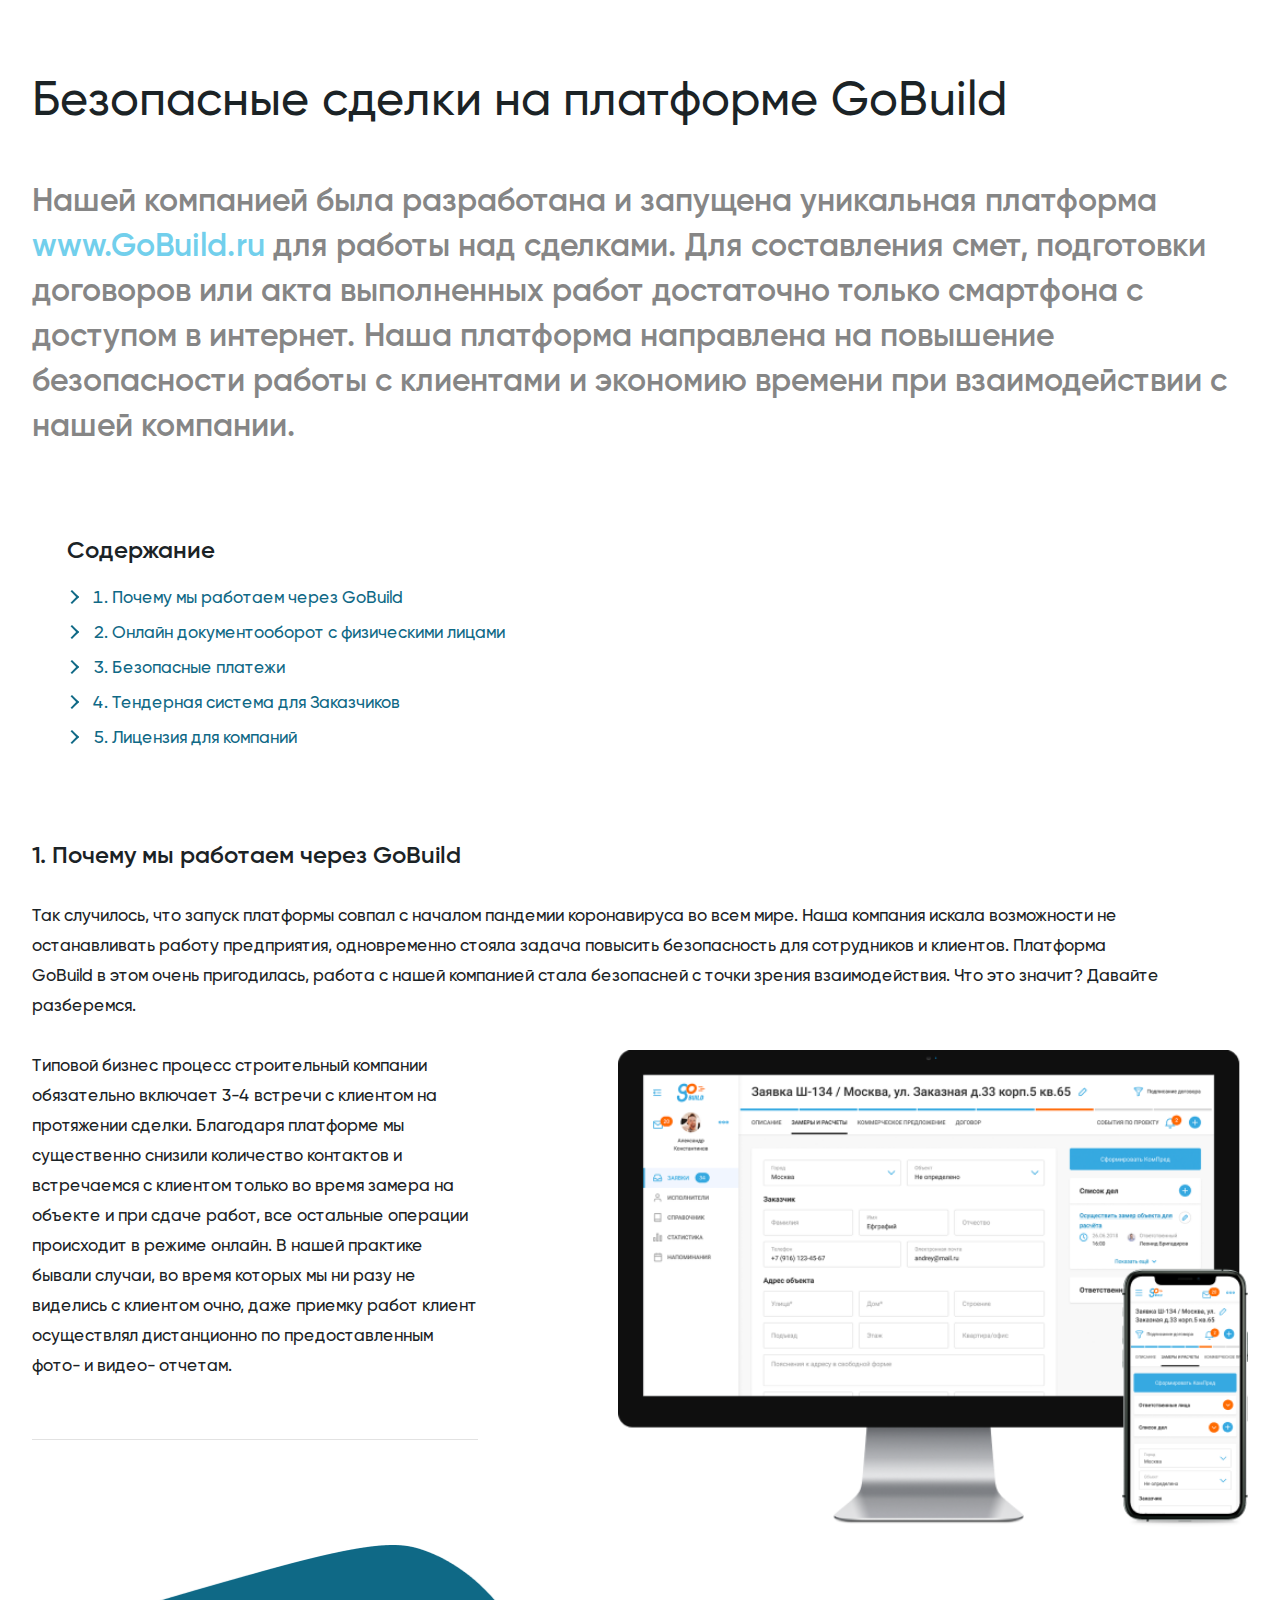
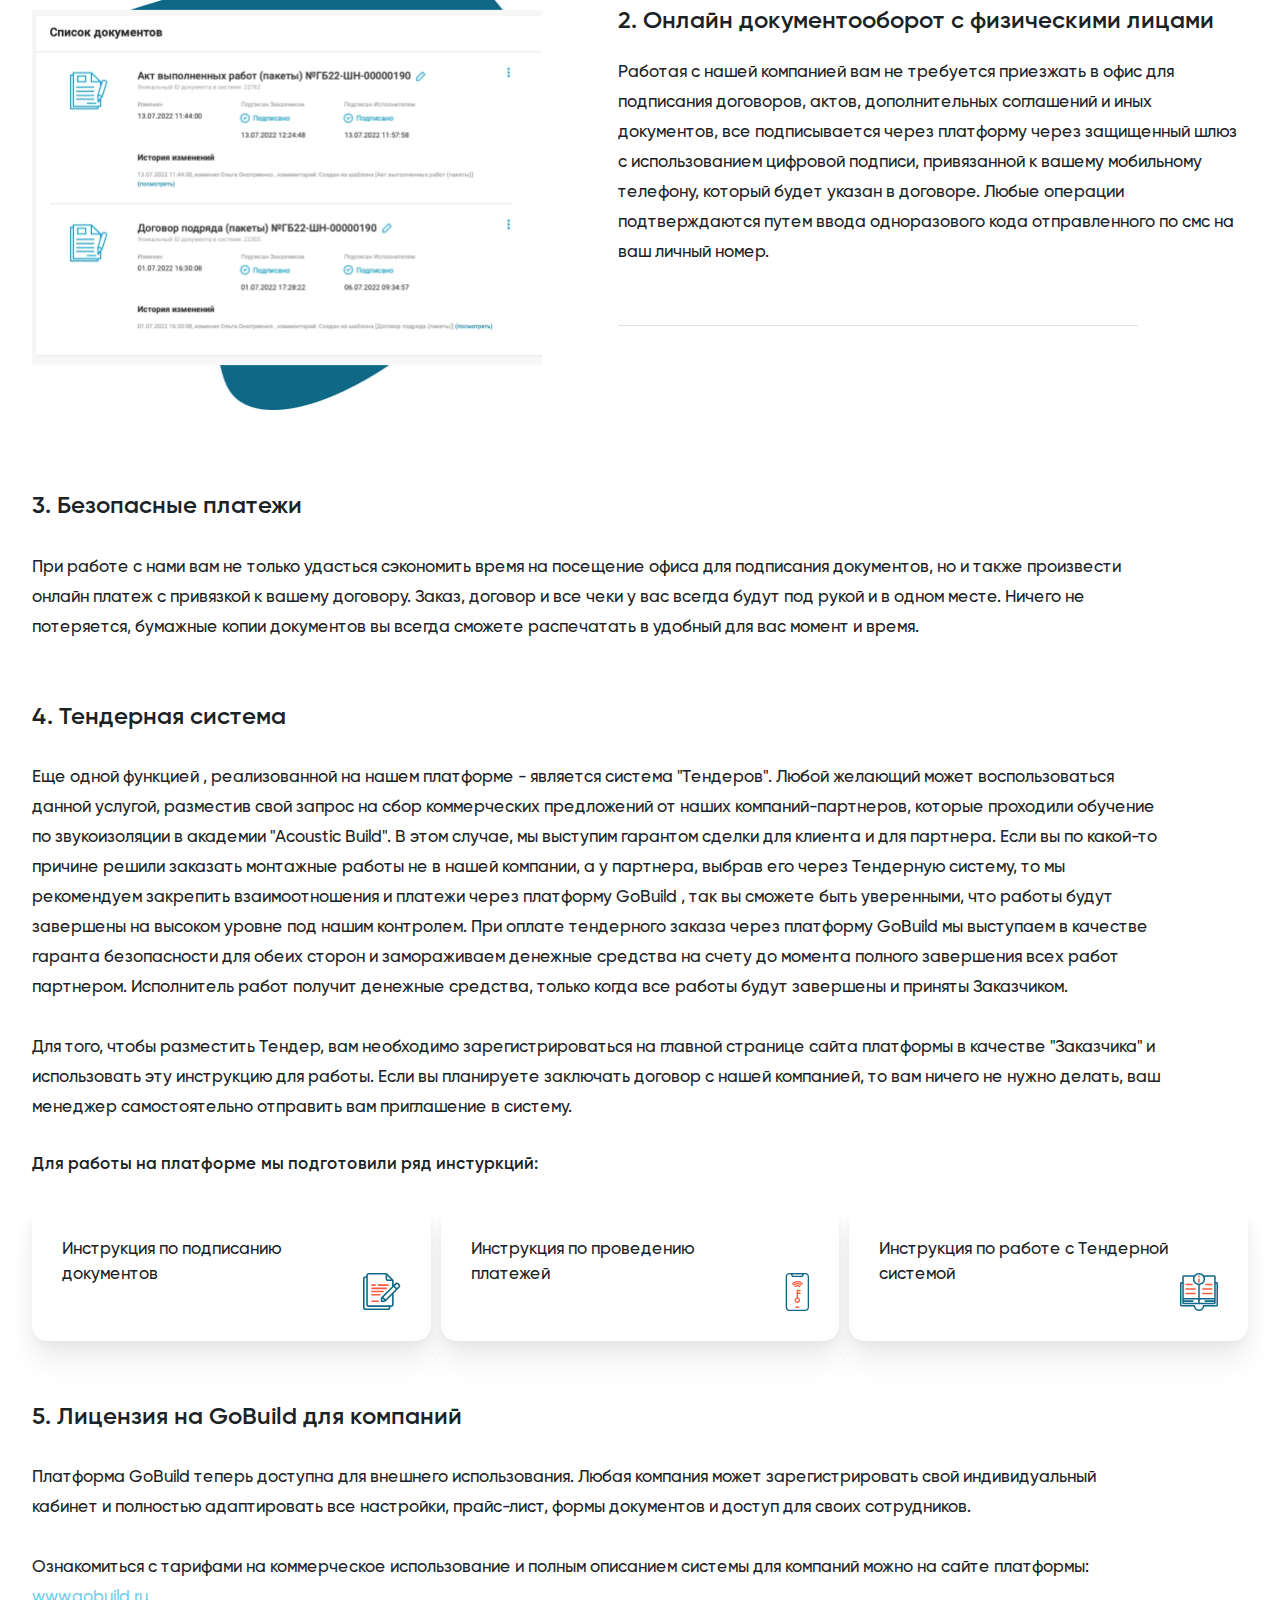
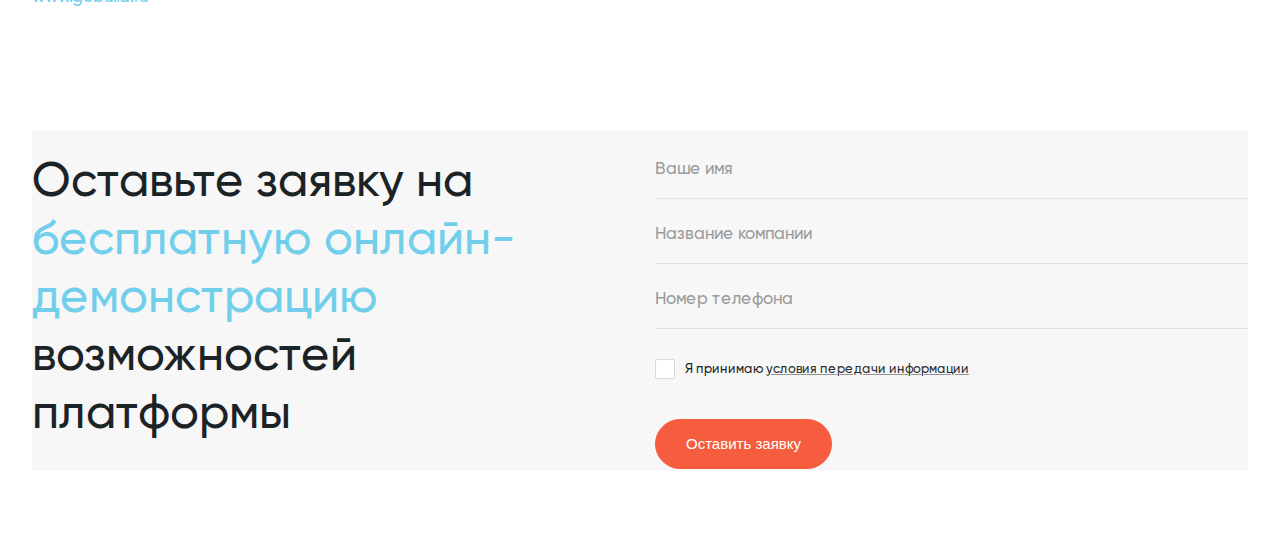
==== commit d43b0bc3: "ver-1.9" ====
--- a/secure-transactions.html
+++ b/secure-transactions.html
@@ -9,22 +9,7 @@
 </head>
 <body>
 	<div class="main">
-        <div class="inner">
-            <!-- Безопасная сделка. Блок для главной страницы -->
-            <section class="secure-transaction is-hide">
-                <h2>Безопасная сделка с нашей компанией через платформу GoBuild</h2>
-                <div class="secure-transaction-list shadowed">
-                    <div>
-                        <h3>Узнайте больше о GoBuild</h3>
-                        <div class="secure-transaction-list-text">
-                            Подписание документов ONLINE, платежи и чеки, тендерная система и другие операции с нашей компанией быстро и безопасно через платформу GoBuild
-                        </div>
-                    </div>
-                    <div class="secure-transaction-list__img"></div>
-                    <a class="secure-transaction-list__button button button-40" href="#calc">Узнать больше</a>
-                </div>
-             </section>
-
+        <div class="inner inner_mobile">
              <!-- Безопасные сделки -->
              <section class="secure-transactions">
                 <h1 class="secure-transactions__main-title">Безопасные сделки на платформе GoBuild</h1>
@@ -35,18 +20,17 @@
                 <div class="secure-transactions__nav">
                     <h3 class="secure-transactions__title secure-transactions__title_mobile">Содержание</h3>
                     <ol>
-                        <li><a href="#1">Почему мы работаем через GoBuild</a></li>
-                        <li><a href="#2">Онлайн документооборот с физическими лицами</a></li>
-                        <li><a href="#3">Безопасные платежи</a></li>
-                        <li><a href="#4">Тендерная система для Заказчиков</a></li>
-                        <li><a href="#5">Лицензия для компаний</a></li>
+                        <li><a href="#item-1">Почему мы работаем через GoBuild</a></li>
+                        <li><a href="#item-2">Онлайн документооборот с физическими лицами</a></li>
+                        <li><a href="#item-3">Безопасные платежи</a></li>
+                        <li><a href="#item-4">Тендерная система для Заказчиков</a></li>
+                        <li><a href="#item-5">Лицензия для компаний</a></li>
                     </ol>
                 </div>
 
                 <div class="secure-transactions__content">
-                    <h3 class="secure-transactions__title secure-transactions__title-counter">
-                        Почему мы работаем через GoBuild
-                        <a name="1"></a>
+                    <h3 class="secure-transactions__title secure-transactions__title-counter" id="item-1">
+                        Почему мы работаем через GoBuild                        
                     </h3>
                     <img class="secure-transactions__img secure-transactions__img_right new-place" src="style/rf/images/secure-transactions/1.png" alt="">
                     <p class="secure-transactions__text">
@@ -61,13 +45,12 @@
                         <img class="secure-transactions__img secure-transactions__img_right old-place" src="style/rf/images/secure-transactions/1.png" alt="">
                     </div>
 
-                    <div class="secure-transactions__content-row">
+                    <div class="secure-transactions__content-row secure-transactions__content-row_margin">
                         <img class="secure-transactions__img secure-transactions__img_left old-place" src="style/rf/images/secure-transactions/2.png" alt="">
                         
                         <div>
-                            <h3 class="secure-transactions__title secure-transactions__title-counter">
+                            <h3 class="secure-transactions__title secure-transactions__title-counter" id="item-2">
                                 Онлайн документооборот с физическими лицами
-                                <a name="2"></a>
                             </h3>
                             <img class="secure-transactions__img secure-transactions__img_left new-place" src="style/rf/images/secure-transactions/2.png" alt="">
                             <p class="secure-transactions__text secure-transactions__text_underline">
@@ -76,22 +59,20 @@
                         </div>
                     </div>
 
-                    <h3 class="secure-transactions__title secure-transactions__title-counter">
+                    <h3 class="secure-transactions__title secure-transactions__title-counter" id="item-3">
                         Безопасные платежи
-                        <a name="3"></a>
                     </h3>
                     <p class="secure-transactions__text">
                         При работе с нами вам не только удасться сэкономить время на посещение офиса для подписания документов, но и также произвести онлайн платеж с привязкой к вашему договору. Заказ, договор и все чеки у вас всегда будут под рукой и в одном месте. Ничего не потеряется, бумажные копии документов вы всегда сможете распечатать в удобный для вас момент и время. 
                     </p>
 
-                    <h3 class="secure-transactions__title secure-transactions__title-counter">
+                    <h3 class="secure-transactions__title secure-transactions__title-counter" id="item-4">
                         Тендерная система
-                        <a name="4"></a>
                     </h3>
                     <p class="secure-transactions__text">
                         Еще одной функцией , реализованной на нашем платформе - является система "Тендеров". Любой желающий может воспользоваться данной услугой, разместив свой запрос на сбор коммерческих предложений от наших компаний-партнеров, которые проходили обучение по звукоизоляции в академии "Acoustic Build".  В этом случае, мы выступим гарантом сделки для клиента и для партнера. Если вы по какой-то причине решили заказать монтажные работы не в нашей компании, а у партнера, выбрав его через Тендерную систему, то мы рекомендуем закрепить взаимоотношения и платежи через платформу GoBuild , так вы сможете быть уверенными, что работы будут завершены на высоком уровне под нашим контролем. При оплате тендерного заказа через платформу GoBuild мы выступаем в качестве гаранта безопасности для обеих сторон и замораживаем денежные средства на счету до момента полного завершения всех работ партнером. Исполнитель работ получит денежные средства, только когда все работы будут завершены и приняты Заказчиком.
                     </p>
-                    <p class="secure-transactions__text">
+                    <p class="secure-transactions__text secure-transactions__text_margin">
                         Для того, чтобы разместить Тендер, вам необходимо зарегистрироваться на главной странице сайта платформы в качестве "Заказчика" и использовать эту инструкцию для работы. Если вы планируете заключать договор с нашей компанией, то вам ничего не нужно делать, ваш менеджер самостоятельно отправить вам приглашение в систему.
                     </p>
 
@@ -118,26 +99,25 @@
                         </div>
                     </div>
 
-                    <h3 class="secure-transactions__title secure-transactions__title-counter">
+                    <h3 class="secure-transactions__title secure-transactions__title-counter" id="item-5">
                         Лицензия на GoBuild для компаний
-                        <a name="5"></a>
                     </h3>
                     <p class="secure-transactions__text">
                         Платформа GoBuild теперь доступна для внешнего использования. Любая компания может зарегистрировать свой индивидуальный кабинет и полностью адаптировать все настройки, прайс-лист, формы документов и доступ для своих сотрудников.
                     </p>
                     <p class="secure-transactions__text">
-                        Ознакомиться с тарифами на коммерческое использование и полным описанием системы для компаний можно на сайте платформы: <a href="http://www.GoBuild.ru" class="secure-transactions-link">www.GoBuild.ru</a>
+                        Ознакомиться с тарифами на коммерческое использование и полным описанием системы для компаний можно на сайте платформы: <a href="http://www.GoBuild.ru" class="secure-transactions-link">www.gobuild.ru</a>
                     </p>
                 </div>
              </section>
 
              <section class="lead-magnet-form">                
-                <div class="form-cols l-2-col form-cols--3">                    
+                <div class="form-cols l-2-col l-2-col_1fr form-cols--3">                    
                     <h2 class="lead-magnet__title">
-                        Оставьте заявку на <span class="lead-magnet__title_highlighted">бесплатную онлайн-демонстрацию</span> возможностей платформы
+                        Оставьте заявку на <span class="t-blue">бесплатную онлайн-демонстрацию</span> возможностей платформы
                     </h2>
 
-                    <div class="form__right form__right--1">
+                    <div class="form__right form__right--1 form__right__position">
                         <form method="post" onsubmit="ym(34000080,'reachGoal','Вопрос'); return true;" action="https://xn--b1agtfd1ab3b.xn--p1ai/">
                             <div style="display: none;">
                                 <input type="hidden" name="botobor_meta_data" value="bY/RboMwDEX/Je8dWIGsvXmq9gH9BicNazqgLEklGOLfR4SqVdVeLPnIPvZlKMxxLcJenP2KQn+ACOIYAk8nc3U2CRwqzCM8Ss2o8ngNcXYtT0IbkI7YQ7S+ccl37oEOEJdb76bhluKDvUME17jgwkYW3YFRYl6WZ6dH/er0kOUmzX1M3A0ZklKk9rWqyhd7hKzWB1IaIopi7Hc7Q/yZmjOxkeYtg4HYF2Lb49ZzdP+Hr+VfeMrhSa4LfWvuo/2x3Xj9zpL1Ws/506dMyy8=c2ee847dc5f0f640e10c2a9406ee5e2b">
@@ -163,7 +143,7 @@
                                     </label>
                                 </li>
                             </ul>
-                            <input class="button" type="submit" value="Оставить заявку"/>
+                            <input class="button lead-magnet-form__button" type="submit" value="Оставить заявку"/>
                             <script type="text/javascript">                                
                                 var formInputDomians = document.getElementsByClassName('formInputDomian');
                                 for (var i = 0; i < formInputDomians.length; ++i) {
--- a/style/rf/style.css
+++ b/style/rf/style.css
@@ -1,6 +1,11 @@
 /* Безопасная сделка. Блок для главной страницы */
 .secure-transaction {
     position: relative;
+}
+
+.secure-transaction__title {
+    max-width: 100%;
+    padding-right: 50px;
 }
 
 .secure-transaction-list {
@@ -8,32 +13,41 @@
     justify-content: space-between;
     align-items: center;
     gap: 10px;
+    min-height: 188px;
     position: relative;
-    padding: 35px 34px;
+    padding: 34px;
+    background: #F5FFFC;
     overflow: hidden;
 }
 
 .secure-transaction-list__img {
     position: relative;    
     flex: 0 0 320px;
+    align-self: flex-end;
 }
 
 .secure-transaction-list__img::after {
     content: "";
     display: block;
     position: absolute;
-    top: 0;    
+    top: -78px;
+    right: -20px;
     width: 100%;
-    height: 200px;
+    height: 250px;
     background-image: url(images/secure-transactions/1.png);
     background-repeat: no-repeat;
-    background-size: contain;
-    background-position: center;
+    background-size: 310px;
+    background-position: top;
     transform: rotate(-30deg);
 }
 
+.banner-inner__header_margin {
+    margin-bottom: 15px;
+}
+
 .secure-transaction-list-text {
-   padding-right: 30px;
+    max-width: 486px;
+    font-size: 17px;
 }
 
 .secure-transaction-list__button {
@@ -41,17 +55,45 @@
 }
 
 @media (max-width: 1023px) {
-    .secure-transaction-list__img {       
+    .secure-transaction-list {
+        min-height: 213px;
+    }
+
+    .secure-transaction__title {
+        max-width: 800px;
+        margin-bottom: 80px;
+    }
+
+    .secure-transaction-list-text {
+        max-width: 434px;
+        margin-right: 20px;
+    }
+
+    .secure-transaction-list__img {
         flex: 0 0 210px;
     }
-    .secure-transaction-list__img::after {
-        top: -30px;        
-    }
-}
-
-@media (max-width: 767px) {
+    
+    .secure-transaction-list__img::after {        
+        top: -90px;
+        right: -15px;        
+        background-size: contain;
+    }
+}
+
+@media (max-width: 833px) {
+    .secure-transaction {
+        padding: 0 8px;
+    }
+
+    .secure-transaction__title {
+        margin-bottom: 40px;
+    }
+
     .secure-transaction-list {
-        flex-wrap: wrap;
+        flex-direction: column;
+        gap: 20px;
+        align-items: flex-start;
+        padding-top: 50px;
     }
 
     .secure-transaction-list-text {
@@ -60,29 +102,53 @@
     }
 
     .secure-transaction-list__img {
-        order: 1;
-        max-width: 320px;
-    }
-
-    .secure-transaction-list__img::after {
-        top: -100px;
-        right: -100px;
-    }
-}
-
-@media (max-width: 359px) {
+        position: absolute;
+        right: -45px;
+        bottom: 98px;
+        width: 305px;
+    }
+}
+
+@media (max-width: 538px) {
+    .secure-transaction {
+        padding: 0;
+    }
+
+    .secure-transaction__title {
+        margin-bottom: 20px;
+        padding: 0;        
+    }
+
+    .banner-inner__header_margin {
+        font-size: 20px;
+        margin-bottom: 10px;
+    }
+
+    .secure-transaction-list {
+        padding: 20px;
+        min-height: 343px;
+        justify-content: flex-start;
+    }
+
     .secure-transaction-list-text {
         max-width: 100%;
-    }
-
-    .secure-transaction-list__img {        
-        width: 100%;
-        height: 50px;
+        font-size: 15px;
     }
 
     .secure-transaction-list__img::after {
-        top: -30px;
-        right: -120px;
+        top: -45px;
+        right: 0;
+    }
+}
+
+@media (max-width: 409px) {
+    .secure-transaction-list__img {
+        width: 195px;
+    }
+
+    .secure-transaction-list__img::after {
+        top: 5px;
+        right: -25px;
     }
 }
 
@@ -104,9 +170,11 @@
     font-weight: 500;
     font-size: 48px;
     line-height: 58px;
+    margin-bottom: 50px;
 }
 
 .secure-transactions__main-text {
+    margin-bottom: 84px;
     font-size: 32px;
     line-height: 45px;
     font-weight: 600;
@@ -160,7 +228,7 @@
 }
 
 .secure-transactions__title {
-    margin-top: 80px;
+    margin-top: 60px;
     font-weight: 600;
     font-size: 24px;
     line-height: 126.67%;
@@ -174,6 +242,7 @@
 .secure-transactions__text {
     position: relative;
     margin: 30px 0;
+    max-width: 1130px;
     font-weight: 500;
     font-size: 17px;
     line-height: 30px;
@@ -195,15 +264,24 @@
     background-color: #E2E2E2;
 }
 
+.secure-transactions__content {
+    margin-top: 90px;
+}
+
 .secure-transactions__content-row {
     display: flex;
     justify-content: space-between;
     align-items: flex-start;
-    padding: 20px 0;
+    margin-bottom: 18px;
+}
+
+.secure-transactions__content-row_margin {
+    margin-bottom: 80px;
 }
 
 .secure-transactions__img {
-    max-width: 630px;
+    width: 630px;
+    flex: 0 0 auto;
 }
 
 .old-place {
@@ -215,11 +293,11 @@
 }
 
 .secure-transactions__img_right {    
-    margin-left: 30px;
-}
-
-.secure-transactions__img_left {    
-    margin: 30px 30px 0 0;
+    margin-left: 140px;
+}
+
+.secure-transactions__img_left {
+    width: 510px;
 }
 
 .secure-transactions__list-title {
@@ -228,6 +306,7 @@
 }
 
 .secure-transactions__list-wrap {
+    margin-top: 30px;
     display: flex;
     justify-content: space-between;
     gap: 10px;
@@ -259,38 +338,144 @@
     max-width: 290px;
 }
 
+.lead-magnet-form {
+    margin-top: 120px;
+    background: #F7F7F7;
+}
+
 .lead-magnet__title {
     max-width: 520px;
     align-self: start;
-}
-
-.lead-magnet__title_highlighted {
-    color: #72cfec;
+    font-weight: 500;
+    font-size: 48px;
+    line-height: 58px;
+}
+
+.form__right__position {
+    padding-left: 15px;
+}
+
+.lead-magnet-form__button {
+    margin-top: 10px;
+}
+
+@media (max-width: 1439px) {
+    .secure-transactions__main-text {
+        margin-bottom: 87px;
+    }
 }
 
 @media (max-width: 1023px) {
+    .secure-transactions__text {
+        max-width: 850px;
+    }
+
+    .secure-transactions__text_underline {
+        min-width: 300px;
+    }
+
     .secure-transactions__text_underline::after {
         bottom: -30px;        
     }
 
-    .secure-transactions__img {
-        max-width: 386px;
+    .secure-transactions__content-row {
+        margin-top: 33px;
+    }
+
+    .secure-transactions__content-row_margin {
+        margin-top: 120px;
+        margin-bottom: 90px;
     }
 
     .secure-transactions__img_right {        
         margin-left: 100px;
+        max-width: 386px;
     }
     
     .secure-transactions__img_left {
-        margin-right: 100px;
+        width: 470px;
+        margin-right: 110px;
+    }
+
+    .secure-transactions__img_left + .secure-transactions__text {
+        margin-top: 30px;
     }
 
     .secure-transactions__list-item {       
         background-position: right 20px bottom 20px;
     }
+
+    .secure-transactions__list-wrap {
+        gap: 20px;
+    }
+
+    .lead-magnet-form {
+        margin-top: 90px;
+    }
+
+    .lead-magnet__title {
+        max-width: 450px;
+    }
+
+    .form__right__position {
+        padding: 18px 12px;
+        align-self: flex-start;
+    }
+}
+
+@media (max-width: 930px) {
+    .secure-transactions__img_right {        
+        margin-left: 30px;
+    }
+
+    .secure-transactions__img_left {        
+        margin-right: 30px;
+    }
 }
 
 @media (max-width: 767px) {
+    .inner_mobile {
+        padding-left: 30px;
+        padding-right: 30px;
+    }
+
+    .secure-transactions__title_mobile {
+        margin-bottom: 17px;
+    }
+
+    .secure-transactions__content {
+        margin-top: 85px;
+    }
+
+    .secure-transactions__content-row .secure-transactions__title {
+        margin: 43px 0 0;
+    }
+
+    .secure-transactions__img_left + .secure-transactions__text {
+        margin: 25px 0;
+    }    
+
+    .secure-transactions__text {
+        margin: 25px 0 0;
+        max-width: 650px;
+    }
+
+    .secure-transactions__content-row {
+        margin: 0 0 68px;
+    }
+    
+    .secure-transactions__content h3 {
+        margin-top: 50px ;
+    }
+
+    .secure-transactions__content-row_margin {
+        margin-bottom: 0;
+    }
+
+    .secure-transactions__content-row_margin + h3 {
+        margin-top: 39px;
+    }
+
     .secure-transactions__text_underline::after {
         bottom: -15px;        
     }
@@ -299,16 +484,37 @@
         max-width: 345px;
     }
 
-    .secure-transactions__img_right {        
-        margin-left: 21px;
+    .secure-transactions__img_right {
+        margin: 30px 0 0 21px;
     }
     
     .secure-transactions__img_left {
         margin-right: 21px;
     }
 
-    .secure-transactions__list-item {       
+    .secure-transactions__text_margin {
+        margin-top: 30px;
+    }
+
+    .secure-transactions__list {
+        margin-top: 25px;
+    }
+
+    .secure-transactions__list-wrap {
+        margin-top: 25px;
+    }
+
+    .secure-transactions__list-item {
+        padding: 25px;
         background-position: right 20px bottom 20px;
+    }
+
+    .secure-transactions__list-item-text {
+        max-width: 150px;
+    }
+    
+    .l-2-col {
+        grid-template-columns: repeat(2, 1fr);
     }
 
     .lead-magnet__title {        
@@ -316,12 +522,54 @@
         line-height: 44px;
     }
 
-    .l-2-col {
-        grid-template-columns: repeat(2, 1fr);
-      }      
+    .lead-magnet-form {
+        margin-top: 80px;
+    }
+
+    .form__right__position {
+        padding: 0 10px;
+    }
+
+    .lead-magnet-form__button {
+        margin-top: 0;
+    }
 }
 
 @media (max-width: 545px) {
+    .inner_mobile {
+        padding-left: 20px;
+        padding-right: 20px;
+    }
+
+    .secure-transactions__main-title {
+        margin-bottom: 30px;
+    }
+
+    .secure-transactions__main-text {
+        margin-bottom: 40px;
+    }
+
+    .secure-transactions__title_mobile {
+        padding-left: 20px;
+        margin-bottom: 15px;
+    }
+
+    .secure-transactions__nav > ol {
+        padding: 0 60px;
+    }
+
+    .secure-transactions__content {
+        margin-top: 0;
+    }
+
+    .secure-transactions__text_underline {
+        min-width: 200px;
+    }
+
+    .secure-transactions__img {
+        margin: 25px auto 40px;
+    }
+
     .secure-transactions__list-title {
         font-weight: 500;
     }
@@ -332,7 +580,7 @@
     
     .secure-transactions__list-item {        
         max-width: 100%;        
-    }
+    }    
 }
 
 @media (max-width: 359px) {
@@ -352,7 +600,6 @@
         font-weight: 600;
         font-size: 17px;
         line-height: 25px;
-        margin-top: 20px;
     }
 
     .secure-transactions__title_mobile {
@@ -362,19 +609,37 @@
     .secure-transactions__nav {
         padding: 0;
         margin: 62px 0;
+        background: #F7F7F7;
     }
 
     .secure-transactions__nav li {
         font-size: 15px;
     }
 
+    .secure-transactions__content h3 {
+        margin-top: 30px;
+    }
+
+    #item-4 {
+        margin-top: 45px;
+    }
+    
+    .secure-transactions__text {
+        font-size: 15px;
+        line-height: 25px;
+    }
+
     .secure-transactions__content-row {
         flex-direction: column;
+        margin-bottom: 0;
+    }
+    
+    .secure-transactions__content-row_margin {
+       margin: 10px 0;
     }
 
     .secure-transactions__img {
         max-width: 250px;
-        margin: 25px 0 40px;
     }
 
     .old-place {        
@@ -385,27 +650,45 @@
         display: block;
     }
 
-    .secure-transactions__img_right {        
-        margin-left: 21px;
-    }
-    
-    .secure-transactions__img_left {
-        margin-right: 21px;
-    }
-
-    .secure-transactions__list-item {       
+    .secure-transactions__list {
+        margin-bottom: 45px;
+    }
+
+    .secure-transactions__list-wrap {
+        gap: 15px;
+    }
+
+    .secure-transactions__list-item {
+        min-height: 115px;
         background-position: right 20px bottom 20px;
     }
 
+    .secure-transactions__list-item_payment {
+        background-position: right 30px bottom 20px;
+    }
+    
+    .secure-transactions__list-item-text {
+        max-width: 200px;
+    }
+
+    .lead-magnet-form {
+        margin-top: 90px;
+    }
+
+    .l-2-col_1fr {
+        grid-template-columns: 1fr;
+        gap: 35px;
+    }
+
     .lead-magnet__title {        
+        font-weight: 700;
         font-size: 25px;
-        line-height: 44px;
-    }
-
-    .l-2-col {
-        grid-template-columns: 1fr;
-      }
-      
+        line-height: 31px;
+    }
+
+    .form__right__position {
+        padding: 0;
+    }
 }
 
 
@@ -420,6 +703,7 @@
 
 .typical-solutions__header {
     font-size: 48px;
+    margin-bottom: 70px;
 }
 
 .typical-solutions-list {
@@ -432,16 +716,17 @@
     position: relative;
     min-height: 200px;
     min-width: 180px;    
-    padding: 40px;
+    padding: 37px 40px;
+    background: #F5FFFC;
     overflow: hidden;
 }
 
 .typical-solutions-list-item__img {
     display: block;
-    width: 300px;
+    width: 350px;
     position: absolute;
-    right: -100px;
-    bottom: -100px;
+    right: -110px;
+    bottom: -110px;
 }
 
 .typical-solutions-list-item__text {
@@ -449,15 +734,36 @@
     z-index: 1;
     font-size: 24px;
     padding-right: 150px;
+    line-height: 126.67%;
 }
 
 @media (max-width: 1023px) {
     .typical-solutions-list-item {
         padding: 40px 20px;
     }
-}
-
-@media (max-width: 767px) {
+
+    .typical-solutions__header {
+        margin-bottom: 53px;
+    }
+
+    .typical-solutions-list-item__text {
+        max-width: 468px;
+        padding-left: 25px;
+        padding-right: 100px;
+    }
+
+    .typical-solutions-list-item__img {        
+        width: 350px;
+        right: -150px;
+        bottom: -110px;
+    }
+}
+
+@media (max-width: 767px) {    
+    .typical-solutions__header {
+        font-weight: 500;
+    }
+
     .typical-solutions-list {
         grid-template-columns: calc(50% - 10px) calc(50% - 10px);
         gap: 20px;
@@ -466,18 +772,21 @@
     .typical-solutions-list-item {        
         min-height: 150px;
         max-width: 342px;
-        padding: 25px;
+        padding: 25px 85px 25px 25px;
     }
 
     .typical-solutions-list-item__text {
         max-width: 200px;
-        padding-right: 0;
+        padding: 0;
+        font-weight: 500;
+        font-size: 17px;
+        line-height: 25px;
     }
     
     .typical-solutions-list-item__img {
-        width: 180px;
-        right: -55px;
-        bottom: -55px;
+        width: 240px;
+        right: -100px;
+        bottom: -75px;
     }
 
     .typical-solutions-list-item__text {
@@ -485,23 +794,45 @@
     }
 }
 
-@media (max-width: 476px) {
+@media (max-width: 569px) {
     .typical-solutions__header {
         font-size: 25px;
+        margin-bottom: 20px;
     }
 
     .typical-solutions-list {
-        grid-template-columns: 1fr;        
+        grid-template-columns: 1fr;
+        gap: 15px;
     }
 
     .typical-solutions-list-item {        
         min-height: 150px;
         max-width: 100%;
+        padding: 25px;
     }
 
     .typical-solutions-list-item__text {
         max-width: 100%;
-        padding-right: 65px;
+        padding-right: 75px;
         font-size: 17px;
     }
+
+    
+    .typical-solutions-list-item__img {
+        width: 190px;
+        right: -75px;
+        bottom: -55px;
+    }
+
+    .order-1 {
+        order: 1;
+    }
+    
+    .order-2 {
+        order: 2;
+    }
+
+    .order-3 {
+        order: 3;
+    }
 }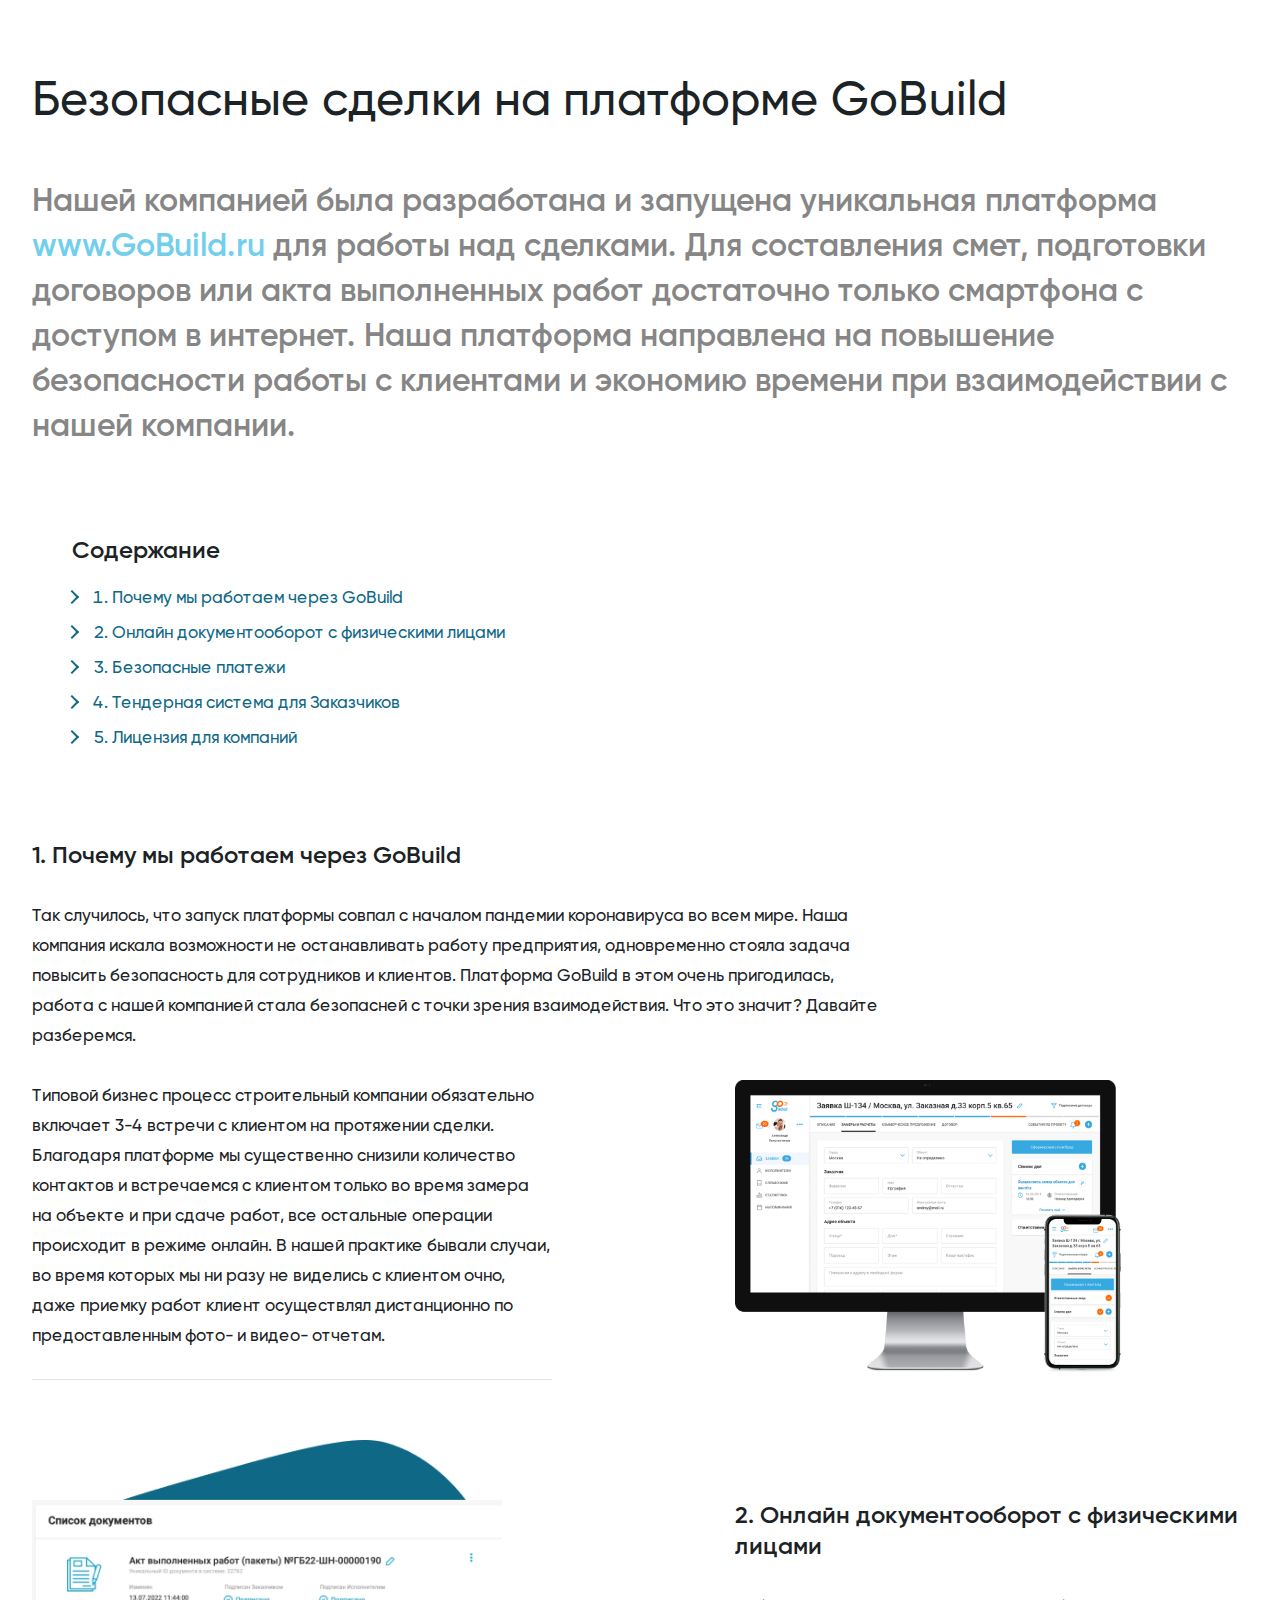
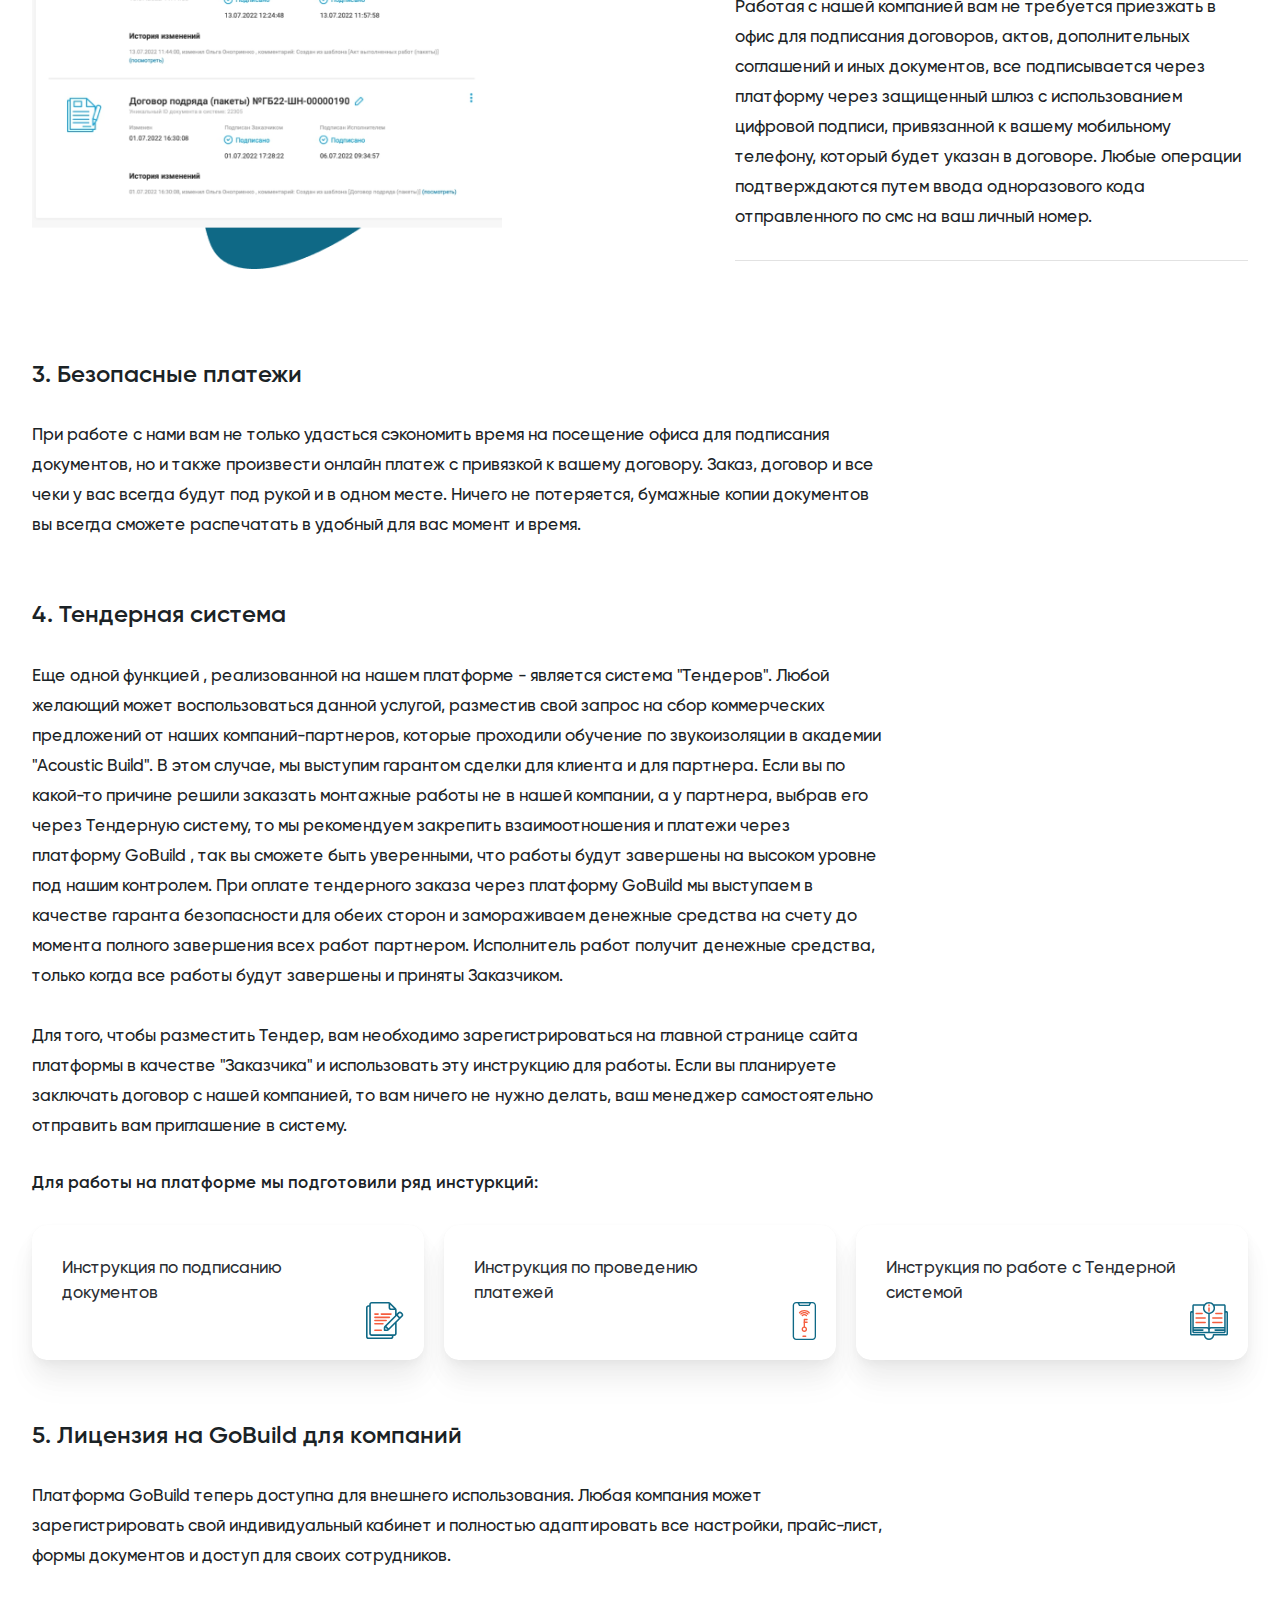
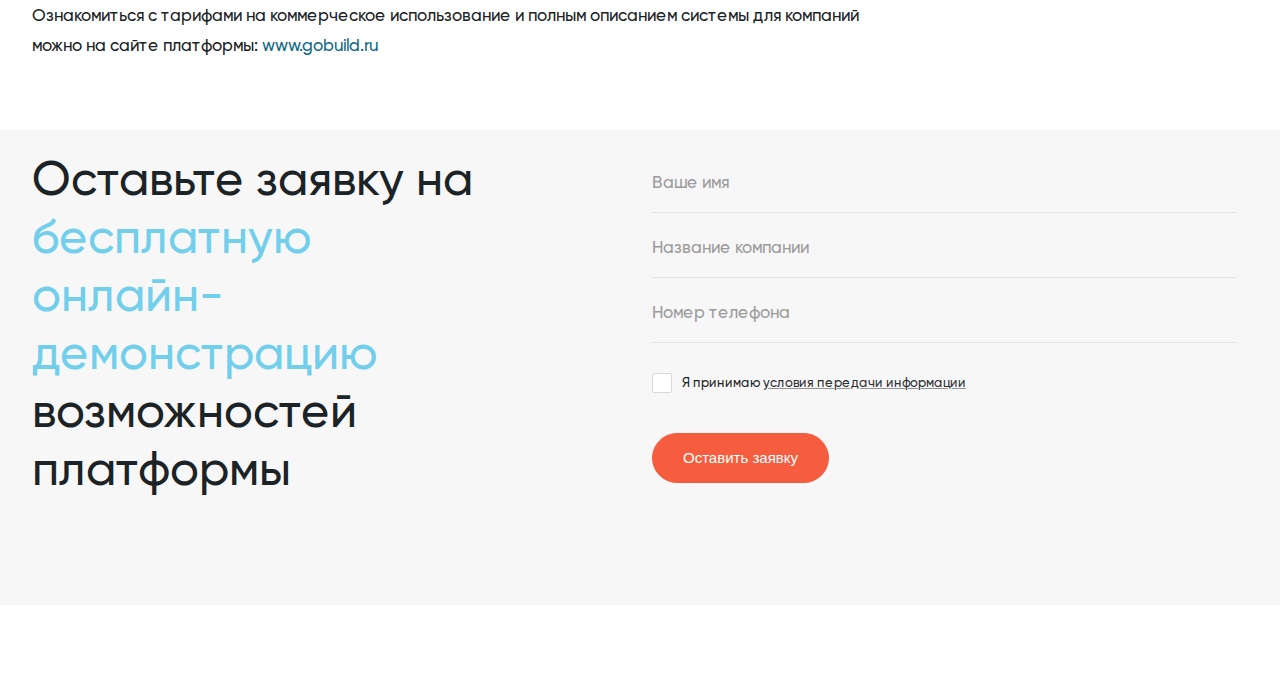
==== commit 3b18f3a8: "ver-3.0" ====
--- a/secure-transactions.html
+++ b/secure-transactions.html
@@ -35,20 +35,18 @@
                     <img class="secure-transactions__img secure-transactions__img_right new-place" src="style/rf/images/secure-transactions/1.png" alt="">
                     <p class="secure-transactions__text">
                         Так случилось, что запуск платформы совпал с началом пандемии коронавируса во всем мире. Наша компания искала возможности не останавливать работу предприятия, одновременно стояла задача повысить безопасность для сотрудников и клиентов. Платформа GoBuild в этом очень пригодилась, работа с нашей компанией стала безопасней с точки зрения взаимодействия. Что это значит? Давайте разберемся. 
-                    </p>
-                    
-                    <div class="secure-transactions__content-row">
+                    </p>                    
+
+                    <div class="secure-transactions__content-box">
                         <p class="secure-transactions__text secure-transactions__text_underline">
                             Типовой бизнес процесс строительный компании обязательно включает  3-4 встречи с клиентом на протяжении сделки.  Благодаря платформе мы существенно снизили количество контактов и  встречаемся с клиентом только во время замера на объекте и при сдаче работ, все остальные операции происходит в режиме онлайн. В нашей практике бывали случаи, во время которых мы ни разу не виделись с клиентом очно, даже приемку работ клиент осуществлял дистанционно по предоставленным фото- и видео- отчетам.
                         </p>
 
                         <img class="secure-transactions__img secure-transactions__img_right old-place" src="style/rf/images/secure-transactions/1.png" alt="">
-                    </div>
 
-                    <div class="secure-transactions__content-row secure-transactions__content-row_margin">
                         <img class="secure-transactions__img secure-transactions__img_left old-place" src="style/rf/images/secure-transactions/2.png" alt="">
                         
-                        <div>
+                        <div class="secure-transactions__box-item">
                             <h3 class="secure-transactions__title secure-transactions__title-counter" id="item-2">
                                 Онлайн документооборот с физическими лицами
                             </h3>
@@ -81,21 +79,21 @@
                             Для работы на платформе мы подготовили ряд инстуркций:
                         </h4>
                         <div class="secure-transactions__list-wrap">
-                            <div class="secure-transactions__list-item secure-transactions__list-item_document shadowed">
+                            <a class="secure-transactions__list-item secure-transactions__list-item_document shadowed">
                                 <div class="secure-transactions__list-item-text">
                                     Инструкция по подписанию документов
                                 </div>
-                            </div>
-                            <div class="secure-transactions__list-item secure-transactions__list-item_payment shadowed">
+                            </a>
+                            <a class="secure-transactions__list-item secure-transactions__list-item_payment shadowed">
                                 <div class="secure-transactions__list-item-text">
                                     Инструкция по проведению платежей
                                 </div>
-                            </div>
-                            <div class="secure-transactions__list-item secure-transactions__list-item_tender shadowed">
+                            </a>
+                            <a class="secure-transactions__list-item secure-transactions__list-item_tender shadowed">
                                 <div class="secure-transactions__list-item-text">
                                     Инструкция по работе с Тендерной системой
                                 </div>
-                            </div>
+                            </a>
                         </div>
                     </div>
 
@@ -106,17 +104,18 @@
                         Платформа GoBuild теперь доступна для внешнего использования. Любая компания может зарегистрировать свой индивидуальный кабинет и полностью адаптировать все настройки, прайс-лист, формы документов и доступ для своих сотрудников.
                     </p>
                     <p class="secure-transactions__text">
-                        Ознакомиться с тарифами на коммерческое использование и полным описанием системы для компаний можно на сайте платформы: <a href="http://www.GoBuild.ru" class="secure-transactions-link">www.gobuild.ru</a>
+                        Ознакомиться с тарифами на коммерческое использование и полным описанием системы для компаний можно на сайте платформы: <a href="http://www.GoBuild.ru" class="contacts__text-link">www.gobuild.ru</a>
                     </p>
                 </div>
-             </section>
-
-             <section class="lead-magnet-form">                
-                <div class="form-cols l-2-col l-2-col_1fr form-cols--3">                    
+             </section>             
+        </div>
+        
+        <section class="lead-magnet-form">                
+            <div class="inner">
+                <div class="form-cols l-2-col l-2-col_1fr form-cols--3">
                     <h2 class="lead-magnet__title">
                         Оставьте заявку на <span class="t-blue">бесплатную онлайн-демонстрацию</span> возможностей платформы
                     </h2>
-
                     <div class="form__right form__right--1 form__right__position">
                         <form method="post" onsubmit="ym(34000080,'reachGoal','Вопрос'); return true;" action="https://xn--b1agtfd1ab3b.xn--p1ai/">
                             <div style="display: none;">
@@ -127,13 +126,13 @@
                             </div>
                             <input type="hidden" name="domian" class="formInputDomian"/>
                             <ul class="form-list">
-                                <li> 
+                                <li>
                                     <input type="text" name="anlbuxczcmxjq" placeholder="Ваше имя" required="required"/>
                                 </li>
-                                <li> 
+                                <li>
                                     <input type="text" name="company" placeholder="Название компании" required="required"/>
                                 </li>
-                                <li> 
+                                <li>
                                     <input type="tel" name="phone" placeholder="Номер телефона" required="required"/>
                                 </li>
                                 <li class="agreement">
@@ -144,10 +143,10 @@
                                 </li>
                             </ul>
                             <input class="button lead-magnet-form__button" type="submit" value="Оставить заявку"/>
-                            <script type="text/javascript">                                
+                            <script type="text/javascript">
                                 var formInputDomians = document.getElementsByClassName('formInputDomian');
                                 for (var i = 0; i < formInputDomians.length; ++i) {
-                                        var item = formInputDomians[i];  
+                                        var item = formInputDomians[i];
                                         item.value = punycode.ToUnicode(document.location.host);
                                     }
                             </script>
@@ -158,8 +157,8 @@
                         </form>
                     </div>
                 </div>
-            </section>
-        </div>
+            </div>
+        </section>
     </div>  
 </body>
 </html>--- a/style/rf/style.css
+++ b/style/rf/style.css
@@ -54,14 +54,14 @@
     flex-shrink: 0;
 }
 
-@media (max-width: 1023px) {
+@media (max-width: 1359px) {
     .secure-transaction-list {
         min-height: 213px;
     }
 
     .secure-transaction__title {
         max-width: 800px;
-        margin-bottom: 80px;
+        margin-bottom: 40px;
     }
 
     .secure-transaction-list-text {
@@ -80,13 +80,9 @@
     }
 }
 
-@media (max-width: 833px) {
+@media (max-width: 1023px) {
     .secure-transaction {
         padding: 0 8px;
-    }
-
-    .secure-transaction__title {
-        margin-bottom: 40px;
     }
 
     .secure-transaction-list {
@@ -109,7 +105,7 @@
     }
 }
 
-@media (max-width: 538px) {
+@media (max-width: 767px) {
     .secure-transaction {
         padding: 0;
     }
@@ -132,7 +128,11 @@
 
     .secure-transaction-list-text {
         max-width: 100%;
-        font-size: 15px;
+        font-size: 15px;        
+    }
+
+    .secure-transaction-list__button {
+        margin-bottom: 110px;
     }
 
     .secure-transaction-list__img::after {
@@ -268,20 +268,19 @@
     margin-top: 90px;
 }
 
-.secure-transactions__content-row {
-    display: flex;
-    justify-content: space-between;
-    align-items: flex-start;
-    margin-bottom: 18px;
-}
-
-.secure-transactions__content-row_margin {
+.secure-transactions__content-box {
+    display: grid;
+    grid-template-columns: 1fr 1fr;
+    gap: 20px;
     margin-bottom: 80px;
+}
+
+.secure-transactions__box-item {
+    margin-left: 30px;
 }
 
 .secure-transactions__img {
     width: 630px;
-    flex: 0 0 auto;
 }
 
 .old-place {
@@ -292,12 +291,21 @@
     display: none;
 }
 
+.secure-transactions__text_underline:nth-child(1) {
+    max-width: 520px;
+    margin-bottom: 50px;
+}
+
+.secure-transactions__img_left + .secure-transactions__text_underline {
+    margin-top: 32px;
+}
+
 .secure-transactions__img_right {    
-    margin-left: 140px;
+    margin-left: 30px;
 }
 
 .secure-transactions__img_left {
-    width: 510px;
+    width: 510px;    
 }
 
 .secure-transactions__list-title {
@@ -334,12 +342,17 @@
     background-image: url(images/secure-transactions/tender.svg);
 }
 
+.secure-transactions__list a {
+    box-sizing: border-box;
+}
+
 .secure-transactions__list-item-text {
     max-width: 290px;
 }
 
 .lead-magnet-form {
-    margin-top: 120px;
+    min-height: 475px;
+    padding: 30px 0;
     background: #F7F7F7;
 }
 
@@ -359,42 +372,41 @@
     margin-top: 10px;
 }
 
-@media (max-width: 1439px) {
+@media (max-width: 1440px) {
     .secure-transactions__main-text {
         margin-bottom: 87px;
     }
-}
-
-@media (max-width: 1023px) {
+
+    .secure-transactions__title_mobile {
+        padding-left: 5px;
+    }
+}
+
+@media (max-width: 1439px) {
     .secure-transactions__text {
         max-width: 850px;
     }
 
-    .secure-transactions__text_underline {
-        min-width: 300px;
+    .secure-transactions__content-box {
+        gap: 40px 20px;
+        margin-bottom: 90px;
+    }
+
+    .secure-transactions__box-item {
+        margin-left: 85px;
     }
 
     .secure-transactions__text_underline::after {
         bottom: -30px;        
     }
 
-    .secure-transactions__content-row {
-        margin-top: 33px;
-    }
-
-    .secure-transactions__content-row_margin {
-        margin-top: 120px;
-        margin-bottom: 90px;
-    }
-
     .secure-transactions__img_right {        
-        margin-left: 100px;
+        margin-left: 85px;
         max-width: 386px;
     }
     
     .secure-transactions__img_left {
         width: 470px;
-        margin-right: 110px;
     }
 
     .secure-transactions__img_left + .secure-transactions__text {
@@ -410,7 +422,7 @@
     }
 
     .lead-magnet-form {
-        margin-top: 90px;
+        padding: 0;
     }
 
     .lead-magnet__title {
@@ -423,57 +435,43 @@
     }
 }
 
-@media (max-width: 930px) {
-    .secure-transactions__img_right {        
-        margin-left: 30px;
-    }
-
-    .secure-transactions__img_left {        
-        margin-right: 30px;
-    }
-}
-
-@media (max-width: 767px) {
-    .inner_mobile {
-        padding-left: 30px;
-        padding-right: 30px;
-    }
-
+@media (max-width: 1023px) {
     .secure-transactions__title_mobile {
         margin-bottom: 17px;
     }
 
+    .secure-transactions__title {
+        margin-top: 50px;
+    }
+
     .secure-transactions__content {
         margin-top: 85px;
     }
 
-    .secure-transactions__content-row .secure-transactions__title {
-        margin: 43px 0 0;
-    }
-
-    .secure-transactions__img_left + .secure-transactions__text {
-        margin: 25px 0;
-    }    
+    .secure-transactions__content-box {
+        gap: 20px 0;
+        margin-bottom: 70px;
+    }
+
+    .secure-transactions__box-item {
+        margin: 0;
+    }
+
+    .secure-transactions__box-item .secure-transactions__title {
+        margin-top: 40px;
+    }
+
+    .secure-transactions__box-item .secure-transactions__text_underline {
+        margin-top: 0;
+    }
 
     .secure-transactions__text {
         margin: 25px 0 0;
         max-width: 650px;
     }
 
-    .secure-transactions__content-row {
-        margin: 0 0 68px;
-    }
-    
-    .secure-transactions__content h3 {
-        margin-top: 50px ;
-    }
-
-    .secure-transactions__content-row_margin {
-        margin-bottom: 0;
-    }
-
-    .secure-transactions__content-row_margin + h3 {
-        margin-top: 39px;
+    .secure-transactions__text_underline {
+        padding-right: 20px;
     }
 
     .secure-transactions__text_underline::after {
@@ -485,19 +483,15 @@
     }
 
     .secure-transactions__img_right {
-        margin: 30px 0 0 21px;
+        margin: 27px 0 0 0;
     }
     
     .secure-transactions__img_left {
         margin-right: 21px;
     }
 
-    .secure-transactions__text_margin {
-        margin-top: 30px;
-    }
-
     .secure-transactions__list {
-        margin-top: 25px;
+        margin-top: 28px;
     }
 
     .secure-transactions__list-wrap {
@@ -508,10 +502,6 @@
         padding: 25px;
         background-position: right 20px bottom 20px;
     }
-
-    .secure-transactions__list-item-text {
-        max-width: 150px;
-    }
     
     .l-2-col {
         grid-template-columns: repeat(2, 1fr);
@@ -523,7 +513,8 @@
     }
 
     .lead-magnet-form {
-        margin-top: 80px;
+        margin-top: 50px;
+        padding-top: 30px;
     }
 
     .form__right__position {
@@ -535,62 +526,26 @@
     }
 }
 
-@media (max-width: 545px) {
-    .inner_mobile {
-        padding-left: 20px;
-        padding-right: 20px;
+@media (max-width: 767px) {    
+    .secure-transactions__content-box {
+        grid-template-columns: 1fr;
+        gap: 0;
+        margin-bottom: 55px;
+    }
+
+    .secure-transactions__title {
+        margin-top: 45px;
     }
 
     .secure-transactions__main-title {
         margin-bottom: 30px;
-    }
-
-    .secure-transactions__main-text {
-        margin-bottom: 40px;
-    }
-
-    .secure-transactions__title_mobile {
-        padding-left: 20px;
-        margin-bottom: 15px;
-    }
-
-    .secure-transactions__nav > ol {
-        padding: 0 60px;
-    }
-
-    .secure-transactions__content {
-        margin-top: 0;
-    }
-
-    .secure-transactions__text_underline {
-        min-width: 200px;
-    }
-
-    .secure-transactions__img {
-        margin: 25px auto 40px;
-    }
-
-    .secure-transactions__list-title {
-        font-weight: 500;
-    }
-
-    .secure-transactions__list-wrap {
-        flex-direction: column;
-    }
-    
-    .secure-transactions__list-item {        
-        max-width: 100%;        
-    }    
-}
-
-@media (max-width: 359px) {
-    .secure-transactions__main-title {
         font-weight: 600;
         font-size: 25px;
         line-height: 31px;        
     }
 
     .secure-transactions__main-text {
+        margin-bottom: 30px;
         font-weight: 600;
         font-size: 17px;
         line-height: 25px;
@@ -603,81 +558,90 @@
     }
 
     .secure-transactions__title_mobile {
+        padding-left: 20px;
+        margin-bottom: 15px;
         font-size: 20px;
     }
 
     .secure-transactions__nav {
         padding: 0;
-        margin: 62px 0;
-        background: #F7F7F7;
+        margin: 62px 0;        
+    }
+
+    .secure-transactions__nav > ol {
+        padding: 0 60px;
     }
 
     .secure-transactions__nav li {
         font-size: 15px;
     }
 
-    .secure-transactions__content h3 {
-        margin-top: 30px;
-    }
-
-    #item-4 {
-        margin-top: 45px;
-    }
-    
+    .secure-transactions__content {
+        margin-top: 0;
+    }
+
     .secure-transactions__text {
         font-size: 15px;
         line-height: 25px;
     }
 
-    .secure-transactions__content-row {
+    .secure-transactions__text_underline {
+        margin-bottom: 0;
+        padding: 0;
+    }
+
+    .secure-transactions__text_underline:nth-child(1) {
+        margin-bottom: 15px;
+    }
+
+    .secure-transactions__img {
+        margin: 25px auto 40px;
+        max-width: 250px;
+    }
+
+    .secure-transactions__list {
+        margin-bottom: 45px;
+    }
+
+    .secure-transactions__list-title {
+        font-weight: 500;
+    }
+
+    .secure-transactions__list-wrap {
         flex-direction: column;
-        margin-bottom: 0;
-    }
-    
-    .secure-transactions__content-row_margin {
-       margin: 10px 0;
-    }
-
-    .secure-transactions__img {
-        max-width: 250px;
-    }
-
+        gap: 15px;
+    }
+    
+    .secure-transactions__list-item {        
+        max-width: 100%;
+        min-height: 115px;
+        background-position: right 20px bottom 20px;
+    }
+
+    .secure-transactions__list-item_payment {
+        background-position: right 30px bottom 20px;
+    }
+
+    .secure-transactions__list-item-text {
+        max-width: 200px;
+    }
+    
     .old-place {        
         display: none;
     }
     
     .new-place {        
         display: block;
-    }
-
-    .secure-transactions__list {
-        margin-bottom: 45px;
-    }
-
-    .secure-transactions__list-wrap {
-        gap: 15px;
-    }
-
-    .secure-transactions__list-item {
-        min-height: 115px;
-        background-position: right 20px bottom 20px;
-    }
-
-    .secure-transactions__list-item_payment {
-        background-position: right 30px bottom 20px;
-    }
-    
-    .secure-transactions__list-item-text {
-        max-width: 200px;
-    }
-
-    .lead-magnet-form {
-        margin-top: 90px;
     }
 
     .l-2-col_1fr {
         grid-template-columns: 1fr;
         gap: 35px;
+    }
+
+    .lead-magnet-form {
+        margin-top: 40px;
+        padding: 46px 0;
     }
 
     .lead-magnet__title {        
@@ -696,9 +660,20 @@
 
 
 
+
+
 /* Блок: типовые решения */
 .typical-solutions {
     margin: 85px auto;
+}
+
+.typical-solutions a {
+    color: inherit;
+    box-sizing: border-box;
+}
+
+.typical-solutions a:hover {
+    cursor: pointer;
 }
 
 .typical-solutions__header {
@@ -733,13 +708,13 @@
     position: relative;
     z-index: 1;
     font-size: 24px;
-    padding-right: 150px;
+    margin-right: 150px;
     line-height: 126.67%;
 }
 
-@media (max-width: 1023px) {
+@media (max-width: 1550px) {
     .typical-solutions-list-item {
-        padding: 40px 20px;
+        padding: 40px;
     }
 
     .typical-solutions__header {
@@ -747,9 +722,7 @@
     }
 
     .typical-solutions-list-item__text {
-        max-width: 468px;
-        padding-left: 25px;
-        padding-right: 100px;
+        margin-right: 100px;
     }
 
     .typical-solutions-list-item__img {        
@@ -759,25 +732,23 @@
     }
 }
 
-@media (max-width: 767px) {    
+@media (max-width: 1023px) {    
     .typical-solutions__header {
         font-weight: 500;
     }
 
     .typical-solutions-list {
-        grid-template-columns: calc(50% - 10px) calc(50% - 10px);
+        grid-template-columns: repeat(2, 1fr);
         gap: 20px;
     }
 
     .typical-solutions-list-item {        
         min-height: 150px;
-        max-width: 342px;
-        padding: 25px 85px 25px 25px;
+        padding: 25px;
     }
 
     .typical-solutions-list-item__text {
-        max-width: 200px;
-        padding: 0;
+        margin-right: 80px;
         font-weight: 500;
         font-size: 17px;
         line-height: 25px;
@@ -794,7 +765,7 @@
     }
 }
 
-@media (max-width: 569px) {
+@media (max-width: 767px) {
     .typical-solutions__header {
         font-size: 25px;
         margin-bottom: 20px;
@@ -806,14 +777,12 @@
     }
 
     .typical-solutions-list-item {        
-        min-height: 150px;
-        max-width: 100%;
+        min-height: 150px;        
         padding: 25px;
     }
 
-    .typical-solutions-list-item__text {
-        max-width: 100%;
-        padding-right: 75px;
+    .typical-solutions-list-item__text {        
+        margin-right: 75px;
         font-size: 17px;
     }
 
